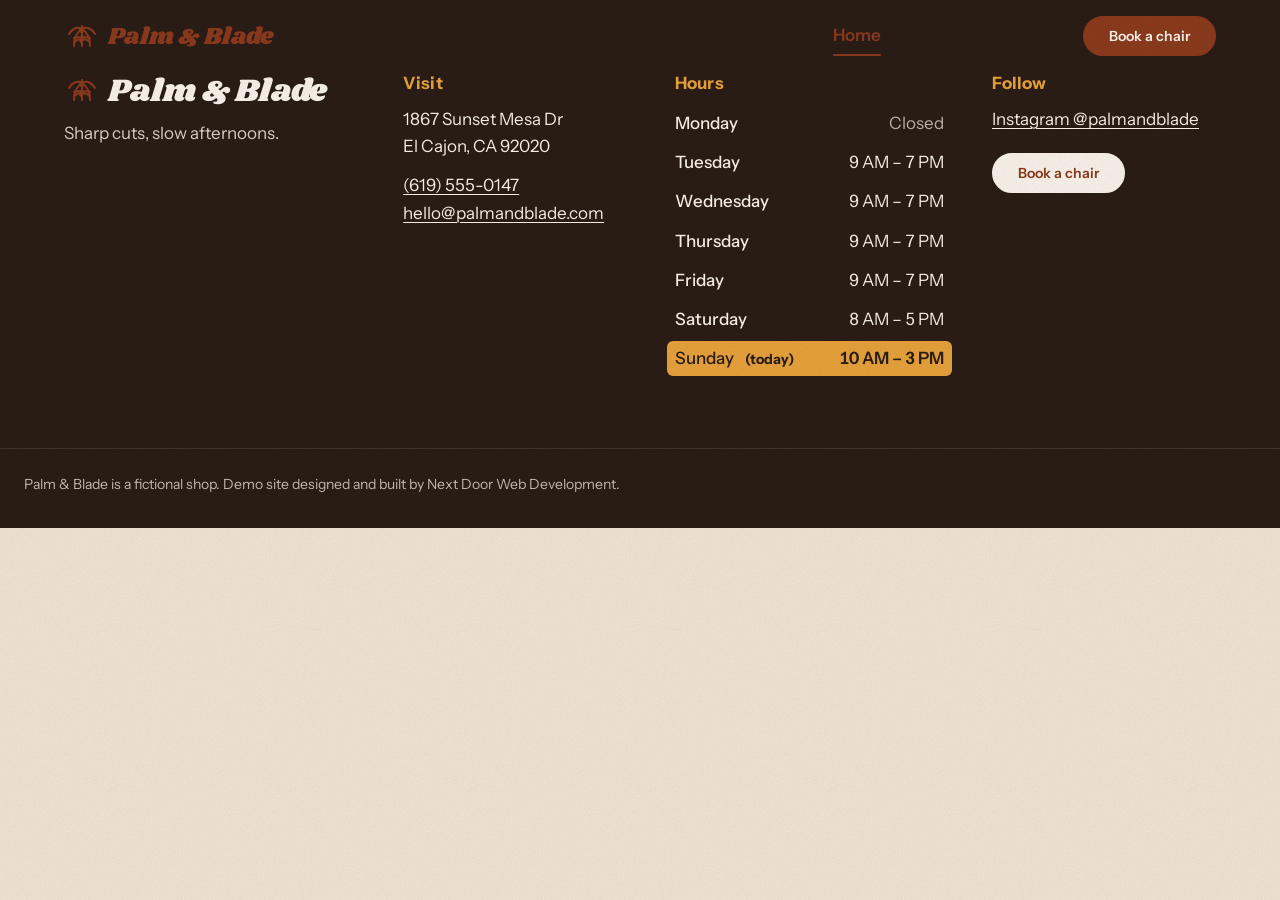
==== index.html @ 429bca78 "[claude] scaffold: phase 0 Co-Authored-By: Claude Opus 5.5 <noreply@anthropic.com> Claude-Session: h" ====
<!DOCTYPE html>
<html lang="en">
<head>
  <meta charset="UTF-8">
  <meta name="viewport" content="width=device-width, initial-scale=1">
  <meta name="robots" content="noindex, nofollow">
  <title>Home | Palm &amp; Blade Barbershop, El Cajon</title>
  <meta name="description" content="Palm &amp; Blade is a neighborhood barbershop in El Cajon since 2014. Classic cuts, skin fades, beard work, and hot towel shaves. Book a chair online.">
  <meta name="theme-color" content="#F3E6D8">
  <link rel="icon" href="assets/favicon.svg" type="image/svg+xml">
  <!-- fonts (Section 4.3) -->
  <link rel="preconnect" href="https://fonts.googleapis.com">
  <link rel="preconnect" href="https://fonts.gstatic.com" crossorigin>
  <link href="https://fonts.googleapis.com/css2?family=Instrument+Sans:wght@400;500;600;700&family=Shrikhand&display=swap" rel="stylesheet">
  <link rel="stylesheet" href="css/tokens.css">
  <link rel="stylesheet" href="css/base.css">
  <link rel="stylesheet" href="css/components.css">
  <link rel="stylesheet" href="css/pages/home.css">
</head>
<body data-page="home">
  <a class="skip-link" href="#main">Skip to content</a>
  <header class="site-header" data-header>
    <div class="container site-header__inner">
      <a class="logo" href="index.html" aria-label="Palm & Blade home">
        <img class="logo__mark" src="assets/logo.svg" alt="" width="36" height="36">
        <span class="logo__text">Palm &amp; Blade</span>
      </a>
      <button class="nav-toggle" type="button" aria-expanded="false" aria-controls="site-nav" data-nav-toggle>
        <span class="sr-only">Open menu</span>
        <span class="nav-toggle__bar"></span>
        <span class="nav-toggle__bar"></span>
      </button>
      <nav id="site-nav" class="site-nav" data-nav aria-label="Main">
        <ul class="site-nav__list">
          <li><a class="site-nav__link" href="index.html" data-nav-link="home">Home</a></li>
          <li><a class="site-nav__link" href="services.html" data-nav-link="services">Services</a></li>
          <li><a class="site-nav__link" href="barbers.html" data-nav-link="barbers">Barbers</a></li>
          <li><a class="btn btn--primary btn--sm" href="book.html" data-nav-link="book">Book a chair</a></li>
        </ul>
      </nav>
    </div>
  </header>

  <main id="main">
    <!-- PAGE-SPECIFIC content -->
  </main>

  <footer class="site-footer">
    <div class="container site-footer__grid">
      <div class="site-footer__brand">
        <a class="logo logo--light" href="index.html">
          <img class="logo__mark" src="assets/logo.svg" alt="" width="36" height="36">
          <span class="logo__text">Palm &amp; Blade</span>
        </a>
        <p>Sharp cuts, slow afternoons.</p>
      </div>
      <div>
        <h2 class="site-footer__heading">Visit</h2>
        <address>1867 Sunset Mesa Dr<br>El Cajon, CA 92020</address>
        <p><a href="tel:+16195550147">(619) 555-0147</a><br>
           <a href="mailto:hello@palmandblade.com">hello@palmandblade.com</a></p>
      </div>
      <div>
        <h2 class="site-footer__heading">Hours</h2>
        <ul class="hours-list" data-hours-list></ul>
      </div>
      <div>
        <h2 class="site-footer__heading">Follow</h2>
        <p><a href="#">Instagram @palmandblade</a></p>
        <a class="btn btn--light btn--sm" href="book.html">Book a chair</a>
      </div>
    </div>
    <p class="site-footer__demo container">Palm &amp; Blade is a fictional shop. Demo site designed and built by Next Door Web Development.</p>
  </footer>

  <script type="module" src="js/main.js"></script>
  <script type="module" src="js/pages/home.js"></script>
</body>
</html>
---- css/tokens.css ----
/* Palm & Blade design tokens (PRD Section 4). Tokens only, no selectors besides :root. */
:root {
  /* Color (4.2) */
  --color-stucco: #F3E6D8;
  --color-stucco-light: #FAF4EC;
  --color-adobe: #B5532C;
  --color-rust: #8C3B1E;
  --color-agave: #6F8466;
  --color-sky: #9DB8C4;
  --color-marigold: #E8A33D;
  --color-mesquite: #2B1D16;
  --color-mesquite-soft: #5E4A3D;

  /* Tints (derived from the palette above; use instead of raw rgba in page CSS) */
  --color-mesquite-a10: rgba(43, 29, 22, 0.10);
  --color-mesquite-a15: rgba(43, 29, 22, 0.15);
  --color-mesquite-a40: rgba(43, 29, 22, 0.40);
  --color-mesquite-a70: rgba(43, 29, 22, 0.70);
  --color-stucco-a85: rgba(243, 230, 216, 0.85);
  --color-stucco-light-a15: rgba(250, 244, 236, 0.15);
  --color-rust-a10: rgba(140, 59, 30, 0.10);
  --color-rust-a25: rgba(140, 59, 30, 0.25);
  --color-adobe-a50: rgba(181, 83, 44, 0.50);
  --color-marigold-a35: rgba(232, 163, 61, 0.35);
  --color-marigold-a60: rgba(232, 163, 61, 0.60);
  --color-agave-a15: rgba(111, 132, 102, 0.15);

  /* Golden-hour gradient (Section 7.1) */
  --gradient-golden: linear-gradient(160deg, var(--color-marigold-a35) 0%, var(--color-adobe-a50) 100%);

  /* Palm frond silhouette, used as a CSS mask (fill comes from background-color) */
  --palm-frond: url("data:image/svg+xml,%3Csvg xmlns='http://www.w3.org/2000/svg' viewBox='0 0 200 200'%3E%3Cpath d='M14.3 193.1L20.2 181.2L26.3 169.7L32.9 158.7L39.7 148.1L46.9 138L54.4 128.3L62.3 119.1L70.5 110.3L79.1 102L88 94.2L97.2 86.7L106.8 79.8L116.7 73.3L127 67.2L137.7 61.6L148.7 56.5L160 51.8L171.7 47.5L183.7 43.7L196.1 40.4L195.9 39.6L183.4 42.7L171.3 46.3L159.5 50.4L148 54.9L136.8 59.9L126 65.3L115.5 71.3L105.4 77.7L95.5 84.5L86 91.8L76.9 99.6L68.1 107.9L59.6 116.6L51.4 125.8L43.6 135.5L36.1 145.7L29 156.3L22.2 167.3L15.8 178.9L9.7 190.9ZM24.3 168.5Q40.4 178.3 61.7 173.8Q41.9 167.6 24.3 168.5ZM24.3 168.5Q21 153 6.4 135.2Q11.5 158.1 24.3 168.5ZM29.8 159.2Q49 169.7 74.3 166.5Q50.7 159.2 29.8 159.2ZM29.8 159.2Q26 140.6 10.6 118.5Q16.4 145.2 29.8 159.2ZM35.6 150.3Q57.4 161.6 86.2 159.6Q59.3 151.3 35.6 150.3ZM35.6 150.3Q31.7 128.9 16 102.7Q22 132.8 35.6 150.3ZM41.6 141.6Q65.7 153.9 97.4 153.2Q67.8 143.8 41.6 141.6ZM41.6 141.6Q38 117.8 22.8 87.9Q28.3 121.2 41.6 141.6ZM47.9 133.3Q73.6 146.4 107.6 147.1Q75.9 136.6 47.9 133.3ZM47.9 133.3Q45.1 107.4 30.8 74.5Q35.3 110.2 47.9 133.3ZM54.4 125.3Q81.3 139.3 116.9 141.3Q83.8 129.7 54.4 125.3ZM54.4 125.3Q52.7 97.9 39.8 62.5Q43 100.2 54.4 125.3ZM61.2 117.6Q88.7 132.5 125.2 135.7Q91.3 123 61.2 117.6ZM61.2 117.6Q60.8 89.3 49.6 52Q51.2 91 61.2 117.6ZM68.1 110.3Q95.7 125.8 132.6 130.1Q98.6 116.6 68.1 110.3ZM68.1 110.3Q69.4 81.5 60.2 43.3Q59.8 82.7 68.1 110.3ZM75.4 103.2Q102.5 119.3 139 124.6Q105.5 110.4 75.4 103.2ZM75.4 103.2Q78.2 74.8 71.3 36.2Q68.8 75.4 75.4 103.2ZM82.8 96.5Q109 113 144.6 119Q112.2 104.3 82.8 96.5ZM82.8 96.5Q87.4 68.9 82.6 30.8Q78.1 69 82.8 96.5ZM90.5 90.1Q115.4 106.8 149.4 113.2Q118.7 98.3 90.5 90.1ZM90.5 90.1Q96.6 63.9 93.9 26.9Q87.5 63.5 90.5 90.1ZM98.5 84.1Q121.5 100.7 153.6 107.3Q125 92.4 98.5 84.1ZM98.5 84.1Q105.9 59.8 105.1 24.6Q97 58.8 98.5 84.1ZM106.6 78.3Q127.6 94.6 157.3 101.2Q131.3 86.6 106.6 78.3ZM106.6 78.3Q115.2 56.4 115.9 23.5Q106.5 54.9 106.6 78.3ZM115.1 72.9Q133.7 88.7 160.7 94.9Q137.4 80.9 115.1 72.9ZM115.1 72.9Q124.3 53.7 126.3 23.6Q115.9 51.8 115.1 72.9ZM123.7 67.8Q139.8 82.8 163.8 88.3Q143.7 75.3 123.7 67.8ZM123.7 67.8Q133.4 51.5 136.2 24.6Q125.3 49.2 123.7 67.8ZM132.6 63.1Q146.1 77.1 167 81.7Q150 69.8 132.6 63.1ZM132.6 63.1Q142.3 49.9 145.6 26.2Q134.5 47.1 132.6 63.1ZM141.7 58.6Q152.6 71.5 170.2 74.9Q156.6 64.4 141.7 58.6ZM141.7 58.6Q151.2 48.5 154.3 28.3Q143.7 45.4 141.7 58.6ZM151.1 54.5Q159.3 66.1 173.8 68.2Q163.4 59.3 151.1 54.5ZM151.1 54.5Q159.9 47.5 162.6 30.6Q152.7 44 151.1 54.5ZM160.7 50.7Q166.3 60.9 177.8 61.5Q170.5 54.3 160.7 50.7ZM160.7 50.7Q168.5 46.6 170.5 33Q161.7 42.8 160.7 50.7ZM170.6 47.2Q175.2 56.9 185.6 57.2Q179.4 50.5 170.6 47.2ZM170.6 47.2Q178.1 44.3 180.1 31.9Q171.6 40.3 170.6 47.2ZM180.7 44.1Q185.2 53.7 195.5 54.3Q189.4 47.6 180.7 44.1ZM180.7 44.1Q188.3 41.5 190.9 29.3Q182.2 37.3 180.7 44.1ZM191 41.2Q195.4 50.9 205.6 51.8Q199.7 45 191 41.2ZM191 41.2Q198.8 39.1 202 27Q193.1 34.6 191 41.2Z'/%3E%3C/svg%3E");

  /* Fonts (4.3) */
  --font-display: 'Shrikhand', 'Georgia', serif;
  --font-body: 'Instrument Sans', system-ui, -apple-system, 'Segoe UI', Roboto, sans-serif;

  /* Type scale (4.3) */
  --text-sm: 0.875rem;
  --text-base: 1.0625rem;
  --text-lg: 1.25rem;
  --text-xl: clamp(1.5rem, 1.2rem + 1.2vw, 2rem);
  --text-2xl: clamp(2rem, 1.5rem + 2.5vw, 3.25rem);
  --text-3xl: clamp(2.75rem, 1.8rem + 4.5vw, 5.5rem);

  --leading-body: 1.6;
  --leading-tight: 1.05;
  --leading-heading: 1.15;
  --measure: 65ch;

  /* Spacing (4.4) */
  --space-1: 0.25rem;
  --space-2: 0.5rem;
  --space-3: 0.75rem;
  --space-4: 1rem;
  --space-5: 1.5rem;
  --space-6: 2rem;
  --space-7: 3rem;
  --space-8: 4.5rem;
  --space-9: 7rem;

  /* Radius */
  --radius-sm: 6px;
  --radius-md: 14px;
  --radius-pill: 999px;

  /* Shadow */
  --shadow-warm: 0 12px 32px -8px rgba(140, 59, 30, 0.22);
  --shadow-lift: 0 20px 44px -12px rgba(43, 29, 22, 0.30);

  /* Motion */
  --ease-out: cubic-bezier(0.22, 1, 0.36, 1);
  --ease-spring: cubic-bezier(0.34, 1.56, 0.64, 1);
  --dur-fast: 180ms;
  --dur-med: 450ms;
  --dur-slow: 900ms;

  /* Layout */
  --container: 1200px;
  --header-h: 72px;
}
---- css/base.css ----
/* Palm & Blade base: reset, typography, global elements, grain, reveals, view transitions.
   Owner: Claude Code. Values come from tokens.css only. */

/* ---------- Page transitions (4.5) ---------- */
@view-transition {
  navigation: auto;
}

@media (prefers-reduced-motion: reduce) {
  @view-transition {
    navigation: none;
  }
}

::view-transition-old(root),
::view-transition-new(root) {
  animation-duration: var(--dur-med);
  animation-timing-function: var(--ease-out);
}

/* The header stays put while the page underneath crossfades */
.site-header {
  view-transition-name: site-header;
}

/* ---------- Reset ---------- */
*,
*::before,
*::after {
  box-sizing: border-box;
}

* {
  margin: 0;
}

html {
  -webkit-text-size-adjust: 100%;
  text-size-adjust: 100%;
  scroll-padding-top: calc(var(--header-h) + var(--space-4));
  /* Lets <details> animate to auto height in supporting browsers */
  interpolate-size: allow-keywords;
}

@media (prefers-reduced-motion: no-preference) {
  html {
    scroll-behavior: smooth;
  }
}

body {
  min-height: 100vh;
  min-height: 100dvh;
  background-color: var(--color-stucco);
  color: var(--color-mesquite);
  font-family: var(--font-body);
  font-size: var(--text-base);
  font-weight: 400;
  line-height: var(--leading-body);
  -webkit-font-smoothing: antialiased;
  -moz-osx-font-smoothing: grayscale;
  text-rendering: optimizeLegibility;
  overflow-x: clip;
}

img,
picture,
svg,
video,
canvas {
  display: block;
  max-width: 100%;
}

img {
  height: auto;
  /* Placeholder colour while photos are missing or loading (Section 8) */
  background-color: var(--color-stucco-light);
  font-size: var(--text-sm);
  color: var(--color-mesquite-soft);
}

input,
button,
textarea,
select {
  font: inherit;
  color: inherit;
}

button {
  cursor: pointer;
}

p,
h1,
h2,
h3,
h4,
h5,
h6 {
  overflow-wrap: break-word;
}

ul[role="list"],
ol[role="list"] {
  list-style: none;
  padding: 0;
}

/* ---------- Typography ---------- */
h1,
h2 {
  font-family: var(--font-display);
  font-weight: 400;
  line-height: var(--leading-tight);
  color: var(--color-adobe);
  letter-spacing: 0.005em;
  text-wrap: balance;
}

h1 {
  font-size: var(--text-3xl);
}

h2 {
  font-size: var(--text-2xl);
  line-height: var(--leading-heading);
}

h3,
h4 {
  font-family: var(--font-body);
  font-weight: 600;
  line-height: var(--leading-heading);
  color: var(--color-mesquite);
  text-wrap: balance;
}

h3 {
  font-size: var(--text-lg);
}

h4 {
  font-size: var(--text-base);
}

p {
  max-width: var(--measure);
  text-wrap: pretty;
}

a {
  color: var(--color-rust);
  text-decoration-thickness: 1px;
  text-underline-offset: 0.18em;
  transition: color var(--dur-fast) var(--ease-out), text-decoration-color var(--dur-fast) var(--ease-out);
}

a:hover {
  text-decoration-thickness: 2px;
}

strong,
b {
  font-weight: 600;
}

address {
  font-style: normal;
}

::selection {
  background-color: var(--color-marigold);
  color: var(--color-mesquite);
}

/* ---------- Focus ---------- */
:focus {
  outline: none;
}

:focus-visible {
  outline: 3px solid var(--color-rust);
  outline-offset: 3px;
  border-radius: var(--radius-sm);
}

/* ---------- Film grain (4.5) ---------- */
body::after {
  content: "";
  position: fixed;
  inset: 0;
  z-index: 1000;
  pointer-events: none;
  opacity: 0.05;
  background-image: url("data:image/svg+xml,%3Csvg xmlns='http://www.w3.org/2000/svg' width='180' height='180'%3E%3Cfilter id='n'%3E%3CfeTurbulence type='fractalNoise' baseFrequency='0.85' numOctaves='3' stitchTiles='stitch'/%3E%3CfeColorMatrix values='0 0 0 0 0 0 0 0 0 0 0 0 0 0 0 0 0 0 1.4 0'/%3E%3C/filter%3E%3Crect width='100%25' height='100%25' filter='url(%23n)'/%3E%3C/svg%3E");
  background-size: 180px 180px;
}

/* ---------- Scroll reveals (5.3 shared behaviors) ----------
   Hidden states are scoped under .js and no-preference motion, so content is
   always visible without JS or with reduced motion. */
@media (prefers-reduced-motion: no-preference) {
  .js [data-reveal],
  .js [data-reveal-stagger] > * {
    opacity: 0;
    transform: translate3d(0, 28px, 0);
    transition:
      opacity var(--dur-slow) var(--ease-out),
      transform var(--dur-slow) var(--ease-out),
      clip-path var(--dur-slow) var(--ease-out);
    transition-delay: var(--reveal-delay, 0ms);
  }

  .js [data-reveal="left"] {
    transform: translate3d(-40px, 0, 0);
  }

  .js [data-reveal="right"] {
    transform: translate3d(40px, 0, 0);
  }

  .js [data-reveal="scale"] {
    transform: scale(0.92);
  }

  .js [data-reveal="arch"] {
    opacity: 1;
    transform: none;
    clip-path: inset(100% 0 0 0);
    transition-duration: 1200ms;
  }

  .js [data-reveal].is-revealed,
  .js [data-reveal-stagger].is-revealed > * {
    opacity: 1;
    transform: none;
  }

  .js [data-reveal="arch"].is-revealed {
    clip-path: inset(0 0 0 0);
  }
}

/* While the mobile menu is open */
.nav-open {
  overflow: hidden;
}
---- css/components.css ----
/* Palm & Blade shared components (PRD Section 5.3).
   Owner: Claude Code. Page CSS may add page-scoped modifiers but must not redefine these. */

/* ==========================================================================
   Layout
   ========================================================================== */
.container {
  width: 100%;
  max-width: var(--container);
  margin-inline: auto;
  padding-inline: var(--space-5);
}

.section {
  position: relative;
  padding-block: var(--space-8);
}

@media (min-width: 1100px) {
  .section {
    padding-block: var(--space-9);
  }
}

.section--stucco {
  background-color: var(--color-stucco);
  color: var(--color-mesquite);
}

.section--light {
  background-color: var(--color-stucco-light);
  color: var(--color-mesquite);
}

.section--dark {
  background-color: var(--color-mesquite);
  color: var(--color-stucco-light);
}

.section--adobe {
  background-color: var(--color-rust);
  color: var(--color-stucco-light);
}

.section--dark :is(h1, h2),
.section--adobe :is(h1, h2) {
  color: var(--color-stucco-light);
}

.section--dark :is(h3, h4),
.section--adobe :is(h3, h4) {
  color: var(--color-stucco-light);
}

.section--dark a:not(.btn),
.section--adobe a:not(.btn) {
  color: var(--color-stucco-light);
}

.section--dark :focus-visible,
.section--adobe :focus-visible {
  outline-color: var(--color-marigold);
}

.lead {
  font-size: var(--text-lg);
  line-height: 1.5;
  color: var(--color-mesquite-soft);
  max-width: 52ch;
}

.section--dark .lead,
.section--adobe .lead {
  color: var(--color-stucco-light);
}

/* ==========================================================================
   Accessibility helpers
   ========================================================================== */
.sr-only {
  position: absolute !important;
  width: 1px;
  height: 1px;
  padding: 0;
  margin: -1px;
  overflow: hidden;
  clip: rect(0, 0, 0, 0);
  white-space: nowrap;
  border: 0;
}

.skip-link {
  position: absolute;
  top: var(--space-3);
  left: var(--space-3);
  z-index: 1100;
  padding: var(--space-3) var(--space-5);
  border-radius: var(--radius-pill);
  background-color: var(--color-mesquite);
  color: var(--color-stucco-light);
  font-weight: 600;
  text-decoration: none;
  transform: translateY(-200%);
  transition: transform var(--dur-fast) var(--ease-out);
}

.skip-link:focus,
.skip-link:focus-visible {
  transform: translateY(0);
  outline-color: var(--color-marigold);
}

/* ==========================================================================
   Buttons
   ========================================================================== */
.btn {
  --btn-bg: var(--color-rust);
  --btn-fg: var(--color-stucco-light);
  --btn-border: var(--color-rust);
  display: inline-flex;
  align-items: center;
  justify-content: center;
  gap: var(--space-2);
  min-height: 48px;
  padding: var(--space-3) var(--space-6);
  border: 2px solid var(--btn-border);
  border-radius: var(--radius-pill);
  background-color: var(--btn-bg);
  color: var(--btn-fg);
  font-family: var(--font-body);
  font-size: var(--text-base);
  font-weight: 600;
  line-height: 1.2;
  text-align: center;
  text-decoration: none;
  white-space: nowrap;
  cursor: pointer;
  -webkit-tap-highlight-color: transparent;
  transition:
    transform var(--dur-fast) var(--ease-out),
    box-shadow var(--dur-fast) var(--ease-out),
    background-color var(--dur-fast) var(--ease-out),
    color var(--dur-fast) var(--ease-out),
    border-color var(--dur-fast) var(--ease-out);
}

.btn:hover {
  text-decoration: none;
  transform: translateY(-2px);
  box-shadow: var(--shadow-warm);
}

.btn:active {
  transform: translateY(0);
  box-shadow: none;
}

.btn:focus-visible {
  border-radius: var(--radius-pill);
}

.btn--primary {
  --btn-bg: var(--color-rust);
  --btn-fg: var(--color-stucco-light);
  --btn-border: var(--color-rust);
}

.btn--primary:hover {
  --btn-bg: var(--color-mesquite);
  --btn-border: var(--color-mesquite);
}

.btn--ghost {
  --btn-bg: transparent;
  --btn-fg: var(--color-rust);
  --btn-border: currentColor;
}

.btn--ghost:hover {
  --btn-bg: var(--color-rust);
  --btn-fg: var(--color-stucco-light);
  --btn-border: var(--color-rust);
}

.section--dark .btn--ghost,
.section--adobe .btn--ghost {
  --btn-fg: var(--color-stucco-light);
}

.section--dark .btn--ghost:hover,
.section--adobe .btn--ghost:hover {
  --btn-bg: var(--color-stucco-light);
  --btn-fg: var(--color-mesquite);
  --btn-border: var(--color-stucco-light);
}

.btn--light {
  --btn-bg: var(--color-stucco-light);
  --btn-fg: var(--color-rust);
  --btn-border: var(--color-stucco-light);
}

.btn--light:hover {
  --btn-bg: var(--color-marigold);
  --btn-fg: var(--color-mesquite);
  --btn-border: var(--color-marigold);
  box-shadow: var(--shadow-lift);
}

.btn--sm {
  min-height: 40px;
  padding: var(--space-2) var(--space-5);
  font-size: var(--text-sm);
}

.btn--lg {
  min-height: 56px;
  padding: var(--space-4) var(--space-7);
  font-size: var(--text-lg);
}

.btn:disabled,
.btn[aria-disabled="true"] {
  opacity: 0.45;
  cursor: not-allowed;
  transform: none;
  box-shadow: none;
}

/* ==========================================================================
   Card, chip, stars
   ========================================================================== */
.card {
  background-color: var(--color-stucco-light);
  color: var(--color-mesquite);
  border-radius: var(--radius-md);
  box-shadow: var(--shadow-warm);
}

.chip {
  display: inline-flex;
  align-items: center;
  gap: var(--space-1);
  padding: var(--space-1) var(--space-3);
  border: 1px solid var(--color-agave);
  border-radius: var(--radius-pill);
  background-color: var(--color-agave-a15);
  color: var(--color-mesquite);
  font-size: var(--text-sm);
  font-weight: 500;
  line-height: 1.4;
  text-decoration: none;
  white-space: nowrap;
}

a.chip,
button.chip {
  cursor: pointer;
  transition: background-color var(--dur-fast) var(--ease-out), color var(--dur-fast) var(--ease-out), border-color var(--dur-fast) var(--ease-out);
}

a.chip:hover,
button.chip:hover {
  background-color: var(--color-agave);
  color: var(--color-stucco-light);
}

button.chip {
  border-width: 1px;
}

.chip[aria-pressed="true"],
.chip[aria-current="true"],
.chip.is-active {
  background-color: var(--color-mesquite);
  border-color: var(--color-mesquite);
  color: var(--color-stucco-light);
}

.section--dark .chip {
  color: var(--color-stucco-light);
  background-color: var(--color-stucco-light-a15);
}

/* Usage: <span class="stars" role="img" aria-label="5 out of 5 stars"></span> */
.stars {
  display: inline-flex;
  gap: 0.1em;
  color: var(--color-marigold);
  font-size: var(--text-lg);
  line-height: 1;
  letter-spacing: 0.08em;
}

.stars::before {
  content: "\2605\2605\2605\2605\2605";
}

/* If markup already contains star glyphs or SVGs, don't double up */
.stars:not(:empty)::before {
  content: none;
}

.stars > svg {
  width: 1em;
  height: 1em;
  fill: currentColor;
}

/* ==========================================================================
   Arch frame
   Usage: <div class="arch"><img src="..." alt="..." width="900" height="1200"></div>
   Set --arch-ratio on the wrapper to change the shape (default 4 / 5).
   ========================================================================== */
.arch {
  position: relative;
  overflow: hidden;
  aspect-ratio: var(--arch-ratio, 4 / 5);
  /* Huge top radii collapse to a perfect semicircle; bottom corners stay soft */
  border-radius: 999px 999px var(--radius-md) var(--radius-md);
  background-color: var(--color-stucco-light);
  isolation: isolate;
}

.arch > img,
.arch > picture,
.arch > picture > img {
  width: 100%;
  height: 100%;
  object-fit: cover;
}

/* Thin inset line, like plaster trim around a mission window */
.arch::after {
  content: "";
  position: absolute;
  inset: var(--space-2);
  border: 1px solid var(--color-stucco-light);
  border-radius: inherit;
  opacity: 0.55;
  pointer-events: none;
}

/* ==========================================================================
   Wave divider
   Place between two sections that change background colour. The wave is
   filled with the colour of the section BELOW; the divider background is the
   section ABOVE. Pick the colours with the modifiers.

   <div class="divider-wave divider-wave--to-dark" aria-hidden="true">
     <svg viewBox="0 0 1440 80" preserveAspectRatio="none" focusable="false">
       <path d="M0 48 C 240 8 480 8 720 40 S 1200 80 1440 32 V 80 H 0 Z"/>
     </svg>
   </div>

   Background (above):  --from-stucco (default) / --from-light / --from-dark / --from-adobe
   Fill (below):        --to-stucco / --to-light (default) / --to-dark / --to-adobe
   .divider-wave--flip  flips vertically (wave hangs down from the section above).
   ========================================================================== */
.divider-wave {
  --wave-from: var(--color-stucco);
  --wave-to: var(--color-stucco-light);
  display: block;
  position: relative;
  z-index: 1;
  height: clamp(36px, 6vw, 80px);
  margin-block: -1px;
  background-color: var(--wave-from);
  color: var(--wave-to);
  line-height: 0;
  pointer-events: none;
}

.divider-wave > svg {
  width: 100%;
  height: 100%;
  fill: currentColor;
}

.divider-wave--flip > svg {
  transform: scaleY(-1);
}

.divider-wave--from-stucco { --wave-from: var(--color-stucco); }
.divider-wave--from-light  { --wave-from: var(--color-stucco-light); }
.divider-wave--from-dark   { --wave-from: var(--color-mesquite); }
.divider-wave--from-adobe  { --wave-from: var(--color-rust); }
.divider-wave--to-stucco   { --wave-to: var(--color-stucco); }
.divider-wave--to-light    { --wave-to: var(--color-stucco-light); }
.divider-wave--to-dark     { --wave-to: var(--color-mesquite); }
.divider-wave--to-adobe    { --wave-to: var(--color-rust); }

/* ==========================================================================
   Sticker badge
   <div class="sticker"><span class="sticker__text">Walk-ins welcome ✦ El Cajon ✦ Since 2014 ✦</span></div>
   main.js wraps the text around the edge with an SVG textPath and keeps a
   screen-reader copy. Optional: <span class="sticker__center">…</span> (e.g. an icon).
   Set --sticker-size to resize (default 132px).
   ========================================================================== */
.sticker {
  --sticker-size: 132px;
  position: relative;
  display: grid;
  place-items: center;
  width: var(--sticker-size);
  height: var(--sticker-size);
  border-radius: 50%;
  background-color: var(--color-marigold);
  color: var(--color-mesquite);
  box-shadow: var(--shadow-warm);
  text-align: center;
  font-size: var(--text-sm);
  font-weight: 700;
  line-height: 1.2;
  user-select: none;
}

/* Fallback (no JS): plain text inside the circle */
.sticker__text {
  padding: var(--space-4);
}

.sticker__ring {
  position: absolute;
  inset: 0;
  width: 100%;
  height: 100%;
  overflow: visible;
}

.sticker__ring text {
  fill: currentColor;
  font-family: var(--font-body);
  font-size: 11.5px;
  font-weight: 700;
  letter-spacing: 0.06em;
}

.sticker__center {
  position: relative;
  display: grid;
  place-items: center;
  width: 42%;
  height: 42%;
  border-radius: 50%;
  background-color: var(--color-rust);
  color: var(--color-stucco-light);
}

.sticker__center svg {
  width: 60%;
  height: 60%;
}

.sticker.is-enhanced {
  border: 2px dashed var(--color-rust-a25);
}

@media (prefers-reduced-motion: no-preference) {
  .sticker.is-enhanced .sticker__ring {
    animation: sticker-spin 22s linear infinite;
  }
}

@keyframes sticker-spin {
  to {
    transform: rotate(360deg);
  }
}

/* ==========================================================================
   Page hero (Services, Barbers, Book, 404)
   ========================================================================== */
.page-hero {
  position: relative;
  overflow: hidden;
  padding-block: var(--space-8) var(--space-7);
  background:
    radial-gradient(120% 90% at 100% 0%, var(--color-marigold-a60) 0%, transparent 55%),
    linear-gradient(180deg, var(--color-stucco-light) 0%, var(--color-stucco) 100%);
  isolation: isolate;
}

@media (min-width: 1100px) {
  .page-hero {
    padding-block: var(--space-9) var(--space-8);
  }
}

/* Palm shadow, falling across the top-right corner */
.page-hero::before,
.page-hero::after {
  content: "";
  position: absolute;
  z-index: -1;
  pointer-events: none;
  background-color: var(--color-mesquite);
  -webkit-mask: var(--palm-frond) center / contain no-repeat;
  mask: var(--palm-frond) center / contain no-repeat;
  opacity: 0.13;
  filter: blur(5px);
  transform-origin: 90% 10%;
}

.page-hero::before {
  top: -18%;
  right: -10%;
  width: min(70vw, 520px);
  aspect-ratio: 1;
  transform: rotate(-150deg);
}

.page-hero::after {
  top: -30%;
  right: 12%;
  width: min(45vw, 340px);
  aspect-ratio: 1;
  opacity: 0.09;
  transform: rotate(-115deg) scaleX(-1);
}

@media (prefers-reduced-motion: no-preference) {
  .page-hero::before {
    animation: page-hero-sway-a 11s ease-in-out infinite alternate;
  }

  .page-hero::after {
    animation: page-hero-sway-b 13s ease-in-out infinite alternate;
  }
}

@keyframes page-hero-sway-a {
  from { transform: rotate(-153deg); }
  to   { transform: rotate(-145deg); }
}

@keyframes page-hero-sway-b {
  from { transform: rotate(-112deg) scaleX(-1); }
  to   { transform: rotate(-120deg) scaleX(-1); }
}

.page-hero h1 {
  max-width: 16ch;
}

.page-hero__lead {
  margin-top: var(--space-4);
  font-size: var(--text-lg);
  line-height: 1.5;
  color: var(--color-mesquite-soft);
  max-width: 48ch;
}

/* ==========================================================================
   CTA band
   ========================================================================== */
.cta-band {
  position: relative;
  overflow: hidden;
  padding-block: var(--space-8);
  background-color: var(--color-rust);
  color: var(--color-stucco-light);
  text-align: center;
  isolation: isolate;
}

@media (min-width: 1100px) {
  .cta-band {
    padding-block: var(--space-9);
  }
}

/* Low sun glow behind the heading */
.cta-band::before {
  content: "";
  position: absolute;
  z-index: -1;
  left: 50%;
  bottom: -60%;
  width: min(120vw, 900px);
  aspect-ratio: 1;
  border-radius: 50%;
  background: radial-gradient(closest-side, var(--color-marigold-a35), transparent);
  transform: translateX(-50%);
  pointer-events: none;
}

.cta-band .container {
  display: grid;
  justify-items: center;
  gap: var(--space-6);
}

.cta-band h2 {
  color: var(--color-stucco-light);
  font-size: var(--text-3xl);
  max-width: 14ch;
}

.cta-band :focus-visible {
  outline-color: var(--color-marigold);
}

/* ==========================================================================
   Accordion
   Either <details class="accordion"> or a wrapper .accordion around several
   <details>. Optional inner classes: .accordion__summary / .accordion__content.
   ========================================================================== */
.accordion:is(details),
.accordion > details {
  border-bottom: 1px solid var(--color-mesquite-a15);
}

.accordion:is(details):first-of-type,
.accordion > details:first-of-type {
  border-top: 1px solid var(--color-mesquite-a15);
}

.accordion summary {
  position: relative;
  display: flex;
  align-items: center;
  justify-content: space-between;
  gap: var(--space-4);
  padding: var(--space-5) var(--space-1);
  font-size: var(--text-lg);
  font-weight: 600;
  line-height: 1.3;
  list-style: none;
  cursor: pointer;
  border-radius: var(--radius-sm);
  transition: color var(--dur-fast) var(--ease-out);
}

.accordion summary::-webkit-details-marker {
  display: none;
}

.accordion summary:hover {
  color: var(--color-rust);
}

/* Plus that turns into a minus */
.accordion summary::after {
  content: "";
  flex: none;
  width: 28px;
  height: 28px;
  border-radius: 50%;
  background:
    linear-gradient(currentColor, currentColor) center / 12px 2px no-repeat,
    linear-gradient(currentColor, currentColor) center / 2px 12px no-repeat,
    var(--color-rust-a10);
  color: var(--color-rust);
  transition: transform var(--dur-med) var(--ease-spring), background-size var(--dur-med) var(--ease-out);
}

.accordion details[open] > summary::after,
details.accordion[open] > summary::after {
  transform: rotate(180deg);
  background-size: 12px 2px, 2px 0, auto;
}

.accordion summary + *,
.accordion__content {
  padding: 0 var(--space-1) var(--space-5);
  color: var(--color-mesquite-soft);
}

/* Height animation where supported (::details-content + interpolate-size) */
@media (prefers-reduced-motion: no-preference) {
  .accordion details::details-content,
  details.accordion::details-content {
    block-size: 0;
    overflow: clip;
    transition:
      block-size var(--dur-med) var(--ease-out),
      content-visibility var(--dur-med) allow-discrete;
  }

  .accordion details[open]::details-content,
  details.accordion[open]::details-content {
    block-size: auto;
  }

  /* Content fade/slide works everywhere */
  .accordion details[open] > summary + *,
  details.accordion[open] > summary + * {
    animation: accordion-in var(--dur-med) var(--ease-out);
  }
}

@keyframes accordion-in {
  from {
    opacity: 0;
    transform: translateY(-6px);
  }
}

/* ==========================================================================
   Logo
   ========================================================================== */
.logo {
  display: inline-flex;
  align-items: center;
  gap: var(--space-2);
  color: var(--color-rust);
  text-decoration: none;
  border-radius: var(--radius-sm);
}

.logo:hover {
  text-decoration: none;
}

.logo__mark {
  flex: none;
  width: 36px;
  height: 36px;
  background-color: transparent;
}

.logo__text {
  font-family: var(--font-display);
  font-size: 1.5rem;
  line-height: 1;
  white-space: nowrap;
  transform: translateY(0.06em);
}

.logo--light {
  color: var(--color-stucco-light);
}

/* ==========================================================================
   Site header + navigation (5.2.1)
   Default: sticky solid stucco. On Home it floats transparently over the
   hero until .is-scrolled is set by main.js.
   ========================================================================== */
.site-header {
  position: sticky;
  top: 0;
  z-index: 900;
  height: var(--header-h);
  isolation: isolate;
}

/* Background lives on a pseudo-element so backdrop-filter doesn't become the
   containing block for the fixed mobile menu inside the header */
.site-header::before {
  content: "";
  position: absolute;
  inset: 0;
  z-index: -1;
  background-color: var(--color-stucco-a85);
  -webkit-backdrop-filter: blur(10px);
  backdrop-filter: blur(10px);
  transition:
    opacity var(--dur-med) var(--ease-out),
    box-shadow var(--dur-med) var(--ease-out);
}

[data-page="home"] .site-header {
  position: fixed;
  inset: 0 0 auto 0;
}

[data-page="home"] .site-header::before {
  opacity: 0;
}

.site-header.is-scrolled::before,
[data-page="home"] .site-header.is-scrolled::before {
  opacity: 1;
  background-color: var(--color-stucco);
  box-shadow: var(--shadow-warm);
}

.site-header__inner {
  display: flex;
  align-items: center;
  justify-content: space-between;
  gap: var(--space-4);
  height: 100%;
}

.site-header .logo {
  position: relative;
  z-index: 2;
}

/* --- Toggle (mobile) --- */
.nav-toggle {
  position: relative;
  z-index: 2;
  display: none;
  flex-direction: column;
  justify-content: center;
  align-items: center;
  gap: 7px;
  width: 48px;
  height: 48px;
  margin-right: calc(var(--space-2) * -1);
  padding: 0;
  border: 0;
  border-radius: 50%;
  background: transparent;
  color: var(--color-mesquite);
}

.nav-toggle__bar {
  display: block;
  width: 26px;
  height: 2px;
  border-radius: 2px;
  background-color: currentColor;
  transition: transform var(--dur-med) var(--ease-spring);
}

.nav-toggle[aria-expanded="true"] .nav-toggle__bar:first-of-type {
  transform: translateY(4.5px) rotate(45deg);
}

.nav-toggle[aria-expanded="true"] .nav-toggle__bar:last-of-type {
  transform: translateY(-4.5px) rotate(-45deg);
}

/* --- Nav list --- */
.site-nav__list {
  display: flex;
  flex-wrap: wrap;
  align-items: center;
  gap: var(--space-2) var(--space-5);
  padding: 0;
  list-style: none;
}

.site-nav__link {
  position: relative;
  display: inline-block;
  padding-block: var(--space-2);
  color: var(--color-mesquite);
  font-weight: 500;
  text-decoration: none;
}

.site-nav__link::after {
  content: "";
  position: absolute;
  left: 0;
  right: 0;
  bottom: 2px;
  height: 2px;
  border-radius: 2px;
  background-color: var(--color-rust);
  transform: scaleX(0);
  transform-origin: left;
  transition: transform var(--dur-med) var(--ease-out);
}

.site-nav__link:hover {
  color: var(--color-rust);
  text-decoration: none;
}

.site-nav__link:hover::after,
.site-nav__link[aria-current="page"]::after {
  transform: scaleX(1);
}

.site-nav__link[aria-current="page"] {
  color: var(--color-rust);
  font-weight: 600;
}

/* Mobile: full-screen menu (only when JS can open it) */
@media (max-width: 767.98px) {
  .js .nav-toggle {
    display: inline-flex;
  }

  .js .site-nav {
    position: fixed;
    inset: 0;
    z-index: 1;
    display: flex;
    flex-direction: column;
    justify-content: center;
    padding: calc(var(--header-h) + var(--space-6)) var(--space-5) var(--space-7);
    background:
      radial-gradient(90% 60% at 100% 0%, var(--color-marigold-a35), transparent 70%),
      var(--color-stucco);
    visibility: hidden;
    opacity: 0;
    transition:
      opacity var(--dur-med) var(--ease-out),
      visibility 0s linear var(--dur-med);
  }

  .js .site-nav.is-open {
    visibility: visible;
    opacity: 1;
    transition: opacity var(--dur-med) var(--ease-out), visibility 0s;
  }

  .js .site-nav__list {
    flex-direction: column;
    align-items: flex-start;
    gap: var(--space-4);
  }

  .js .site-nav__link {
    font-family: var(--font-display);
    font-size: var(--text-2xl);
    font-weight: 400;
    line-height: 1.1;
    color: var(--color-adobe);
  }

  .js .site-nav__link[aria-current="page"] {
    color: var(--color-rust);
    font-weight: 400;
  }

  .js .site-nav__list .btn {
    margin-top: var(--space-4);
    min-height: 56px;
    padding: var(--space-4) var(--space-7);
    font-size: var(--text-lg);
  }

  .js .site-nav__list > li {
    transition:
      opacity var(--dur-med) var(--ease-out),
      transform var(--dur-med) var(--ease-out);
    transition-delay: calc(var(--i, 0) * 70ms + 80ms);
  }

  .js .site-nav:not(.is-open) .site-nav__list > li {
    opacity: 0;
    transform: translateY(24px);
    transition-delay: 0ms;
  }
}

@media (max-width: 767.98px) and (prefers-reduced-motion: reduce) {
  .js .site-nav__list > li,
  .js .site-nav:not(.is-open) .site-nav__list > li {
    transform: none;
    transition: none;
  }
}

/* No-JS mobile fallback: compact inline nav */
@media (max-width: 767.98px) {
  html:not(.js) .site-header {
    height: auto;
    padding-block: var(--space-3);
  }

  html:not(.js) .site-header__inner {
    flex-wrap: wrap;
  }

  html:not(.js) [data-page="home"] .site-header {
    position: sticky;
  }

  html:not(.js) [data-page="home"] .site-header::before {
    opacity: 1;
  }
}

/* ==========================================================================
   Site footer (5.2.2)
   ========================================================================== */
.site-footer {
  position: relative;
  padding-block: var(--space-8) var(--space-6);
  background-color: var(--color-mesquite);
  color: var(--color-stucco-light);
  font-size: var(--text-base);
}

.site-footer a:not(.btn):not(.logo) {
  color: var(--color-stucco-light);
}

.site-footer a:not(.btn):not(.logo):hover {
  color: var(--color-marigold);
}

.site-footer :focus-visible {
  outline-color: var(--color-marigold);
}

.site-footer__grid {
  display: grid;
  gap: var(--space-7);
}

@media (min-width: 768px) {
  .site-footer__grid {
    grid-template-columns: repeat(2, minmax(0, 1fr));
  }
}

@media (min-width: 1100px) {
  .site-footer__grid {
    grid-template-columns: 1.3fr 1fr 1.2fr 1fr;
  }
}

.site-footer__grid > div {
  display: grid;
  align-content: start;
  gap: var(--space-3);
}

.site-footer__brand p {
  color: var(--color-stucco-light);
  opacity: 0.85;
}

.site-footer__brand .logo__text {
  font-size: var(--text-xl);
}

.site-footer__heading {
  font-family: var(--font-body);
  font-size: var(--text-base);
  font-weight: 700;
  line-height: 1.3;
  color: var(--color-marigold);
}

.site-footer .btn {
  justify-self: start;
  margin-top: var(--space-2);
}

.site-footer__demo {
  margin-top: var(--space-8);
  padding-top: var(--space-5);
  border-top: 1px solid var(--color-stucco-light-a15);
  font-size: var(--text-sm);
  color: var(--color-stucco-light);
  opacity: 0.75;
  max-width: none;
}

/* ==========================================================================
   Hours list (filled by main.js from HOURS)
   ========================================================================== */
.hours-list {
  display: grid;
  gap: var(--space-1);
  padding: 0;
  list-style: none;
}

.hours-list__item {
  display: flex;
  justify-content: space-between;
  gap: var(--space-4);
  padding: var(--space-1) var(--space-2);
  margin-inline: calc(var(--space-2) * -1);
  border-radius: var(--radius-sm);
}

.hours-list__day {
  font-weight: 500;
}

.hours-list__time {
  font-variant-numeric: tabular-nums;
  text-align: right;
}

.hours-list__item.is-closed .hours-list__time {
  opacity: 0.7;
}

.hours-list__item.is-today {
  background-color: var(--color-marigold);
  color: var(--color-mesquite);
  font-weight: 600;
}

.hours-list__badge {
  margin-left: var(--space-2);
  font-size: var(--text-sm);
  font-weight: 700;
}
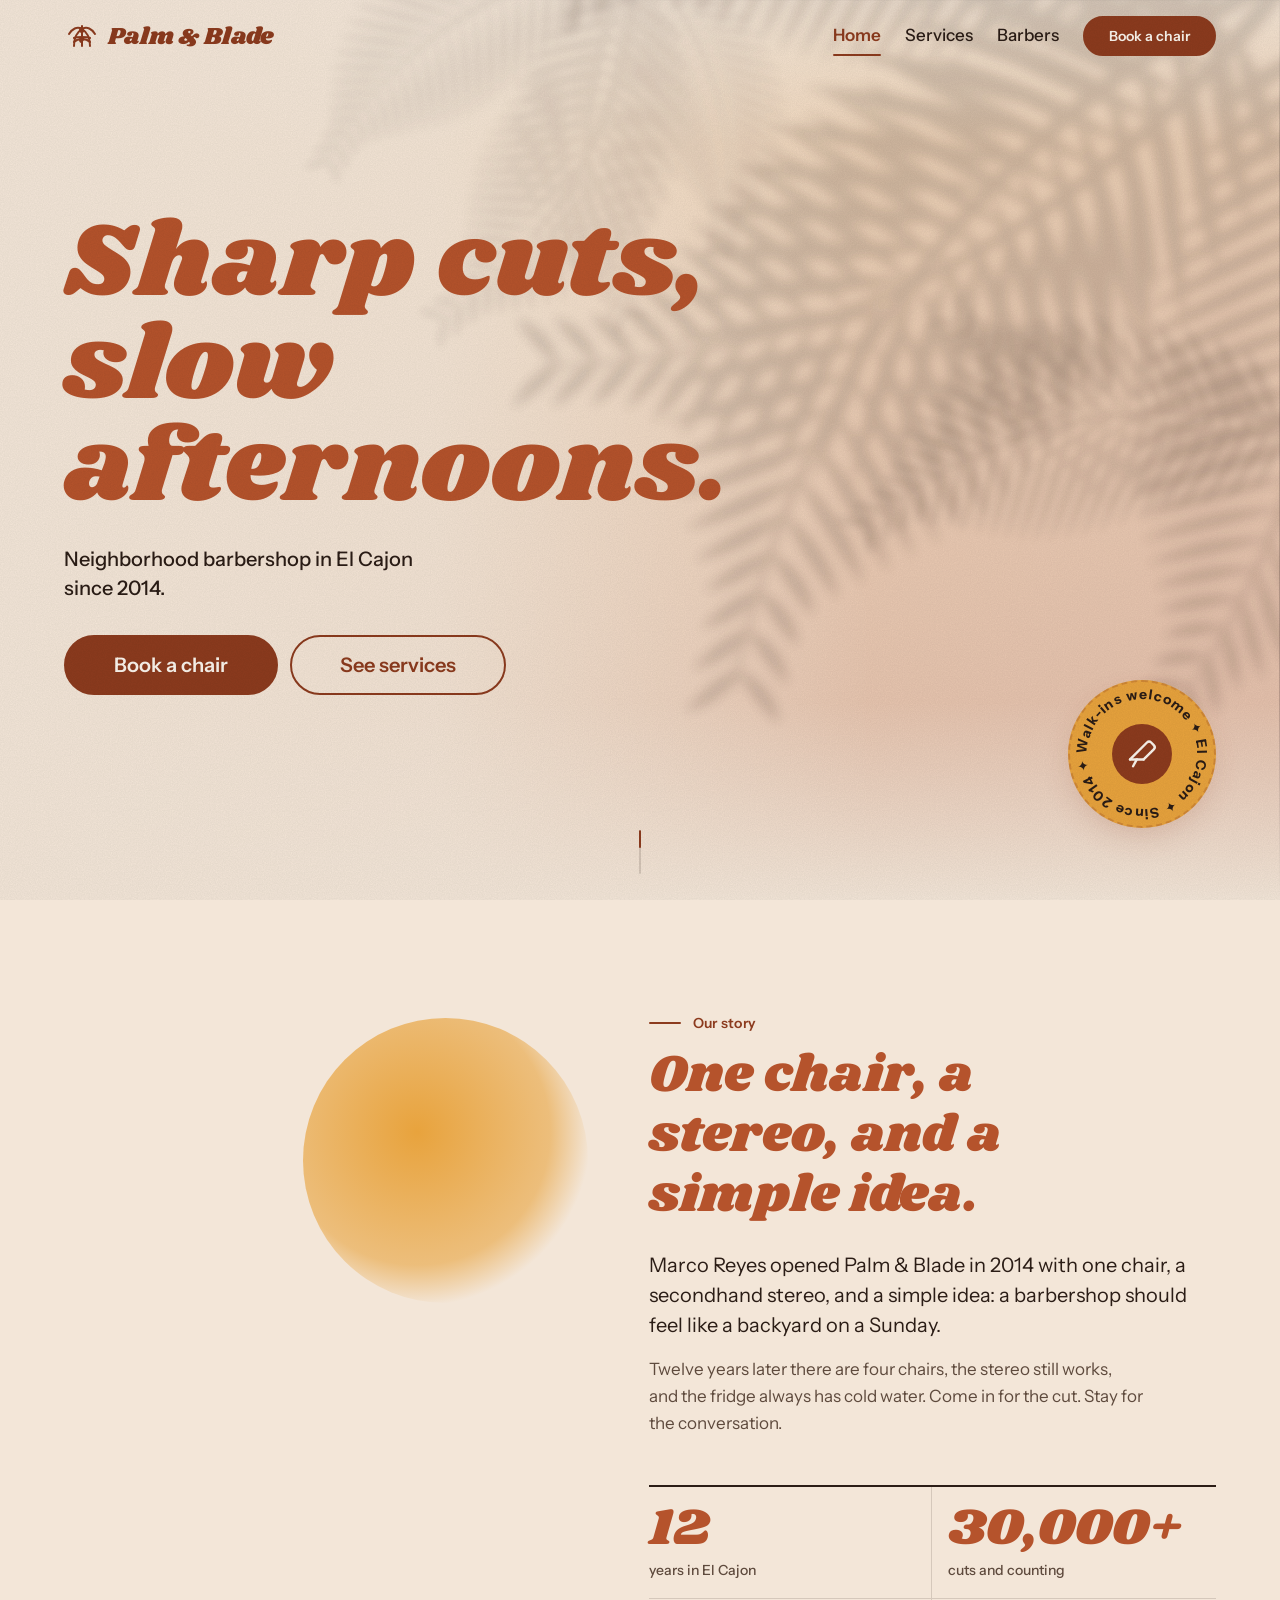
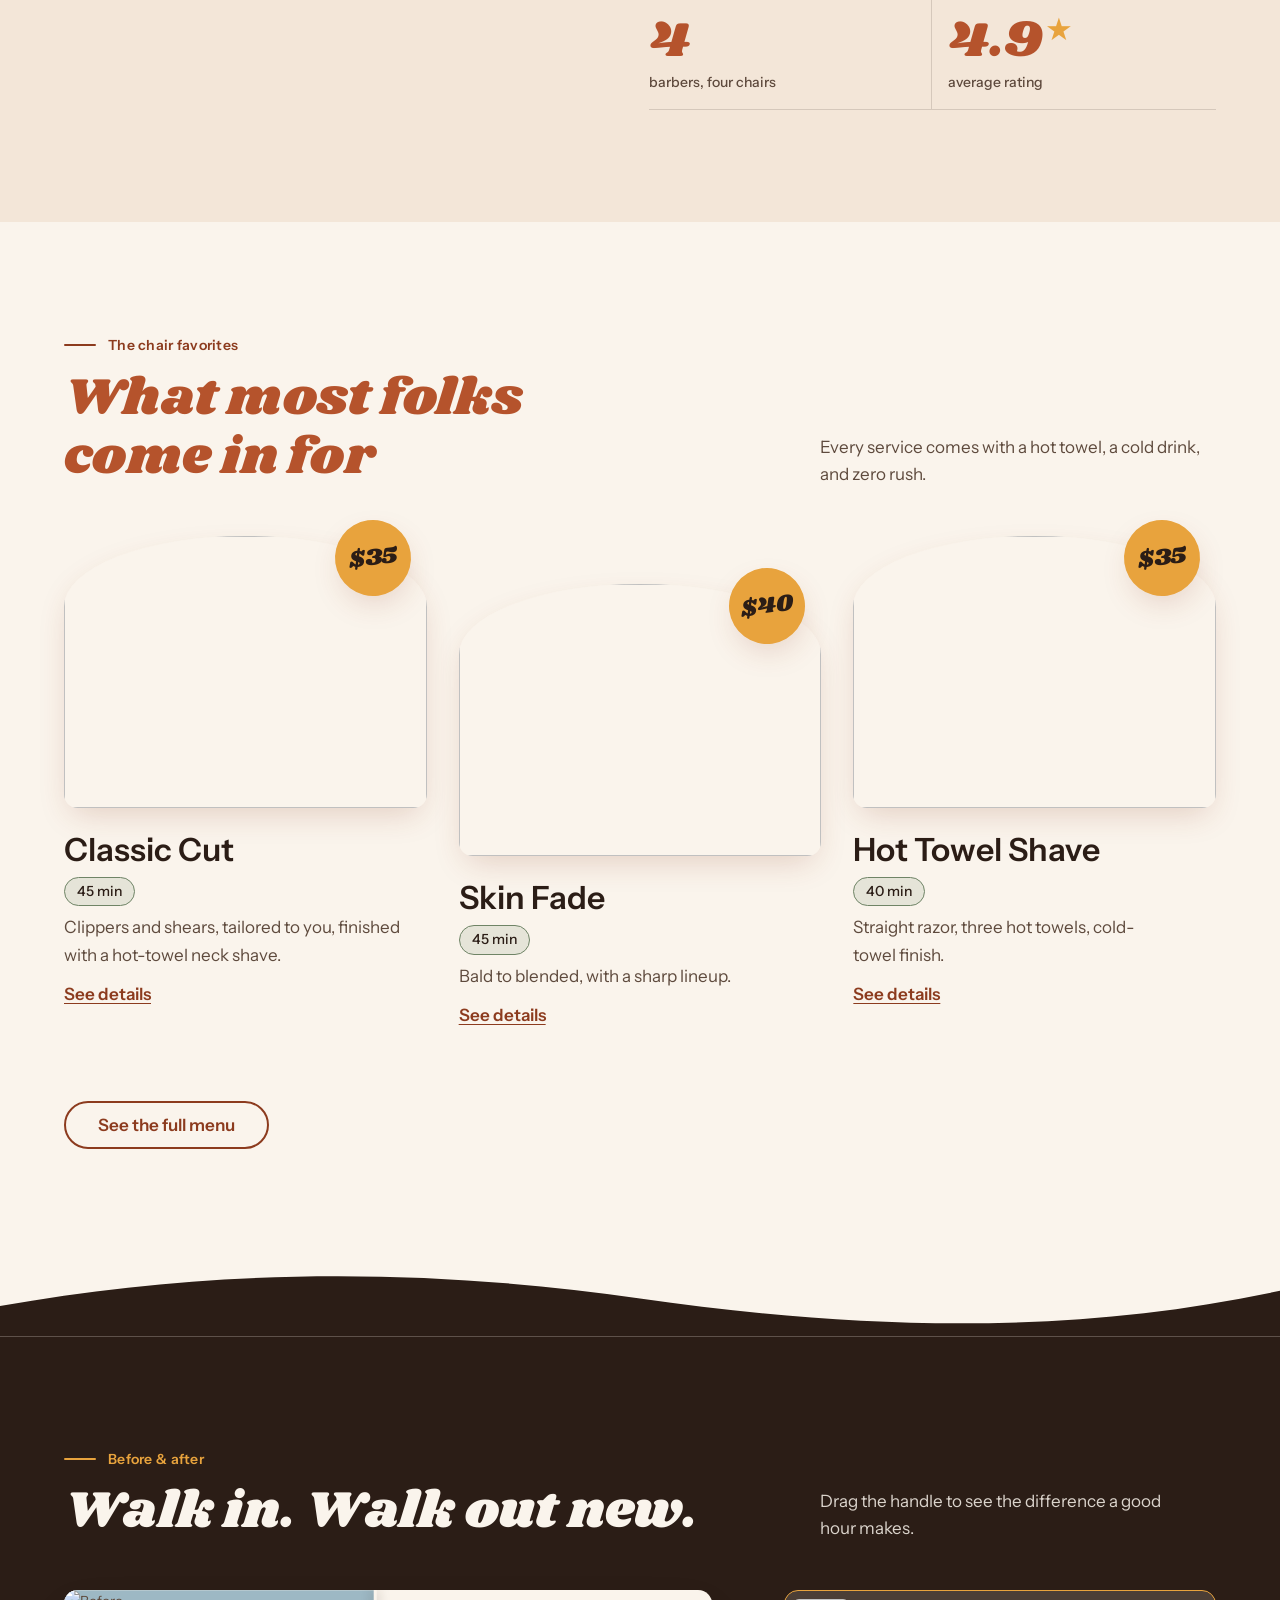
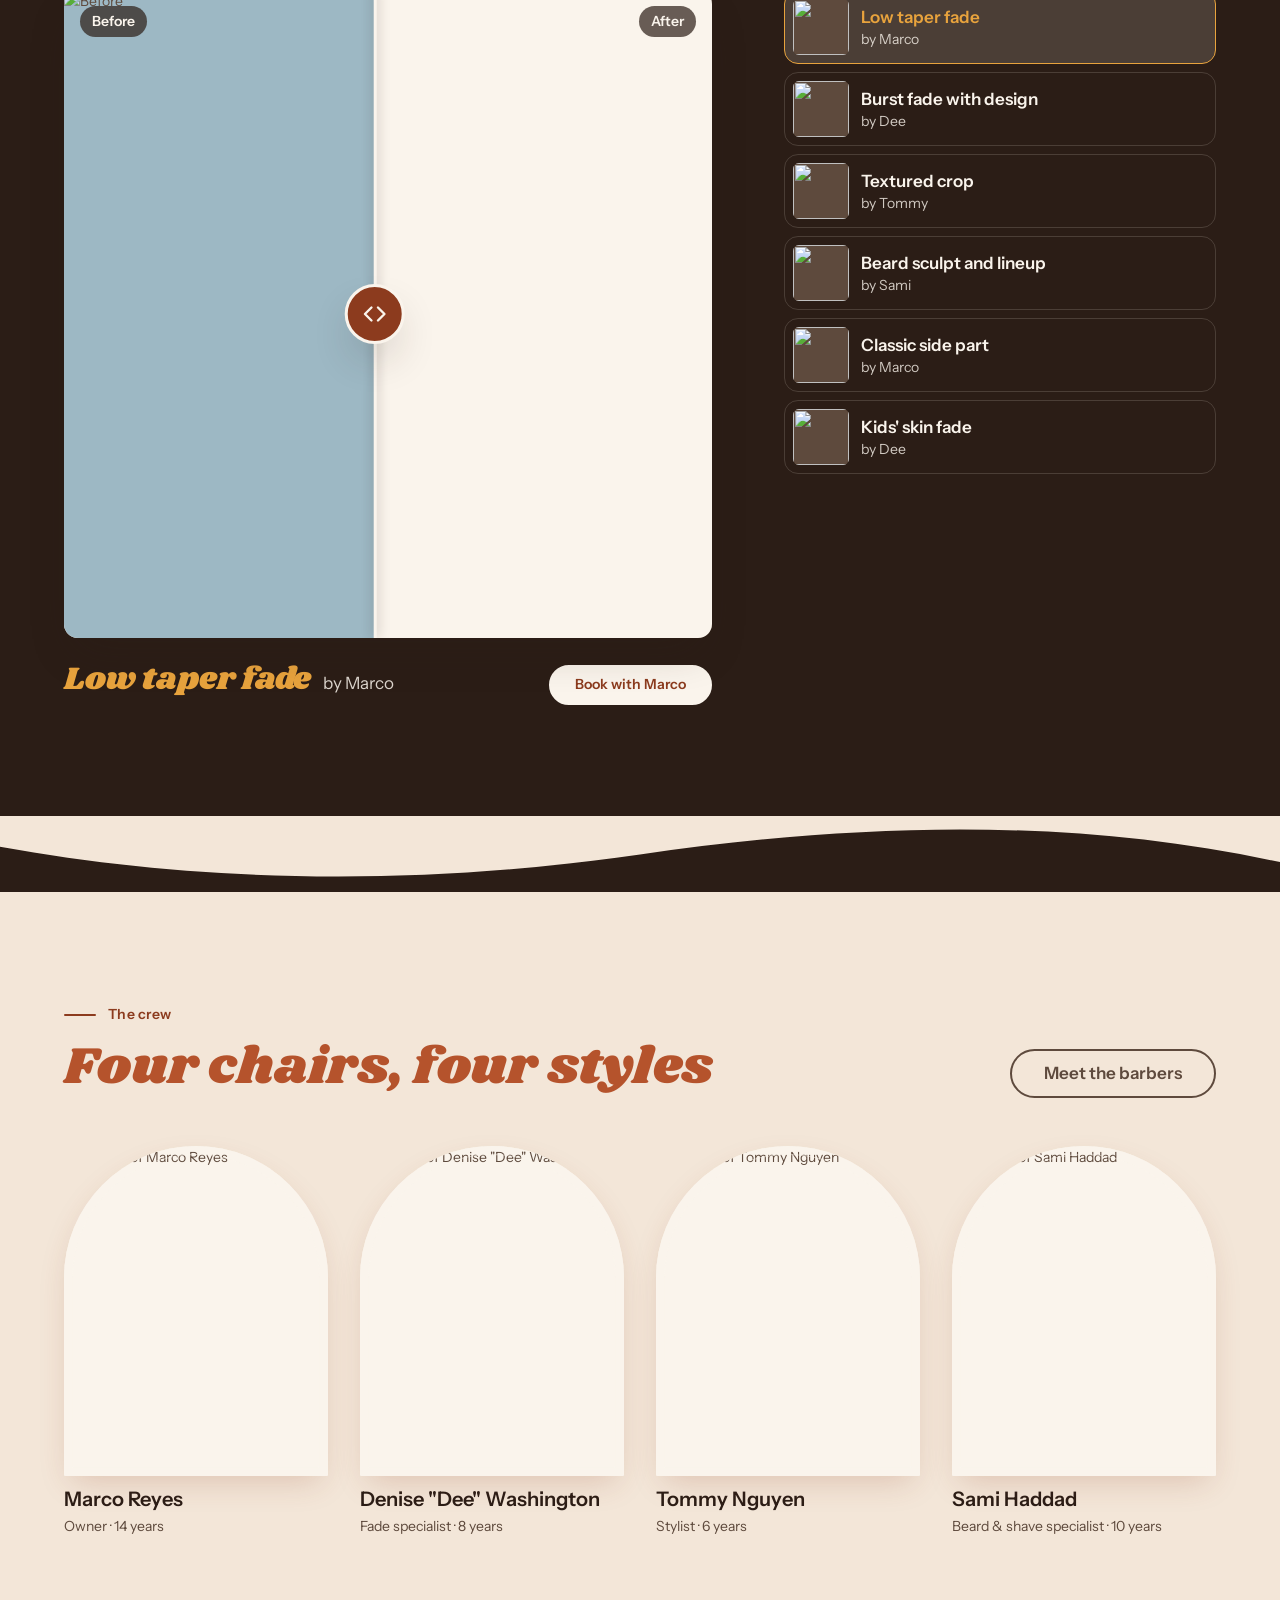
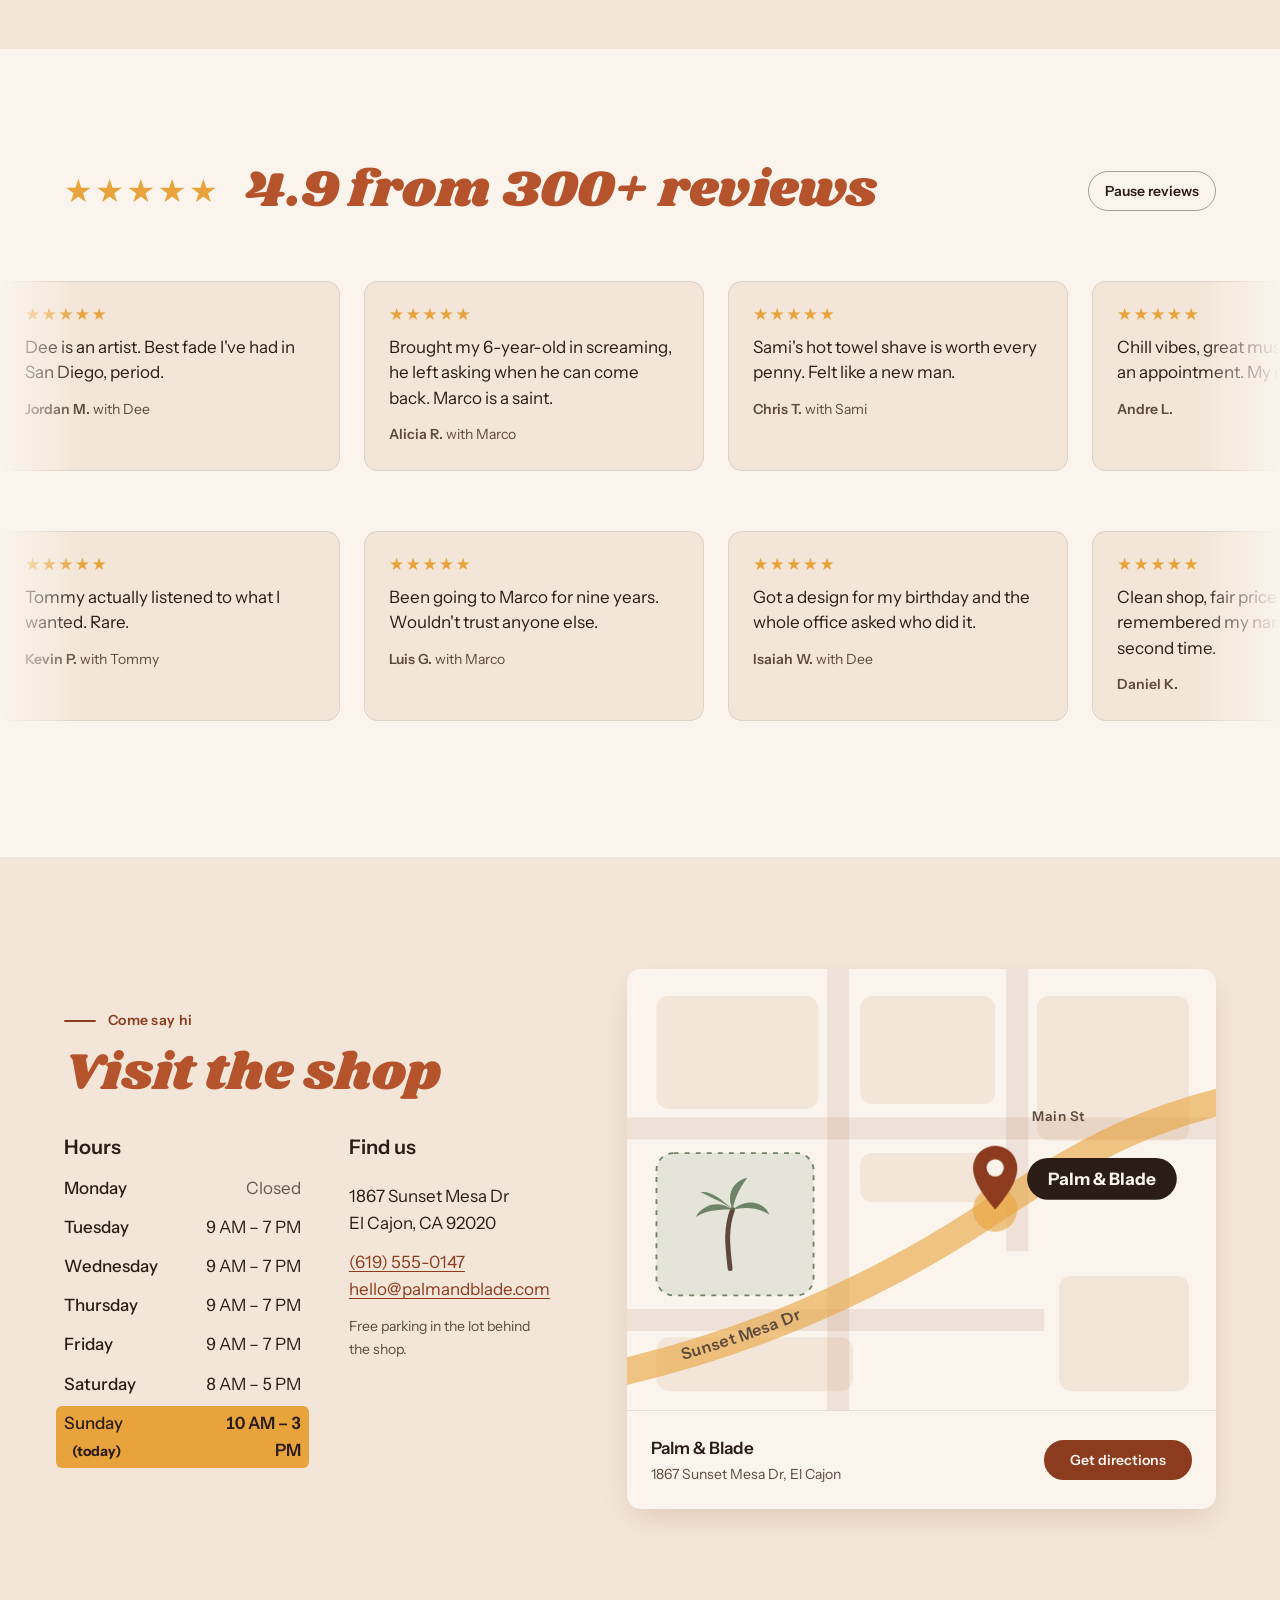
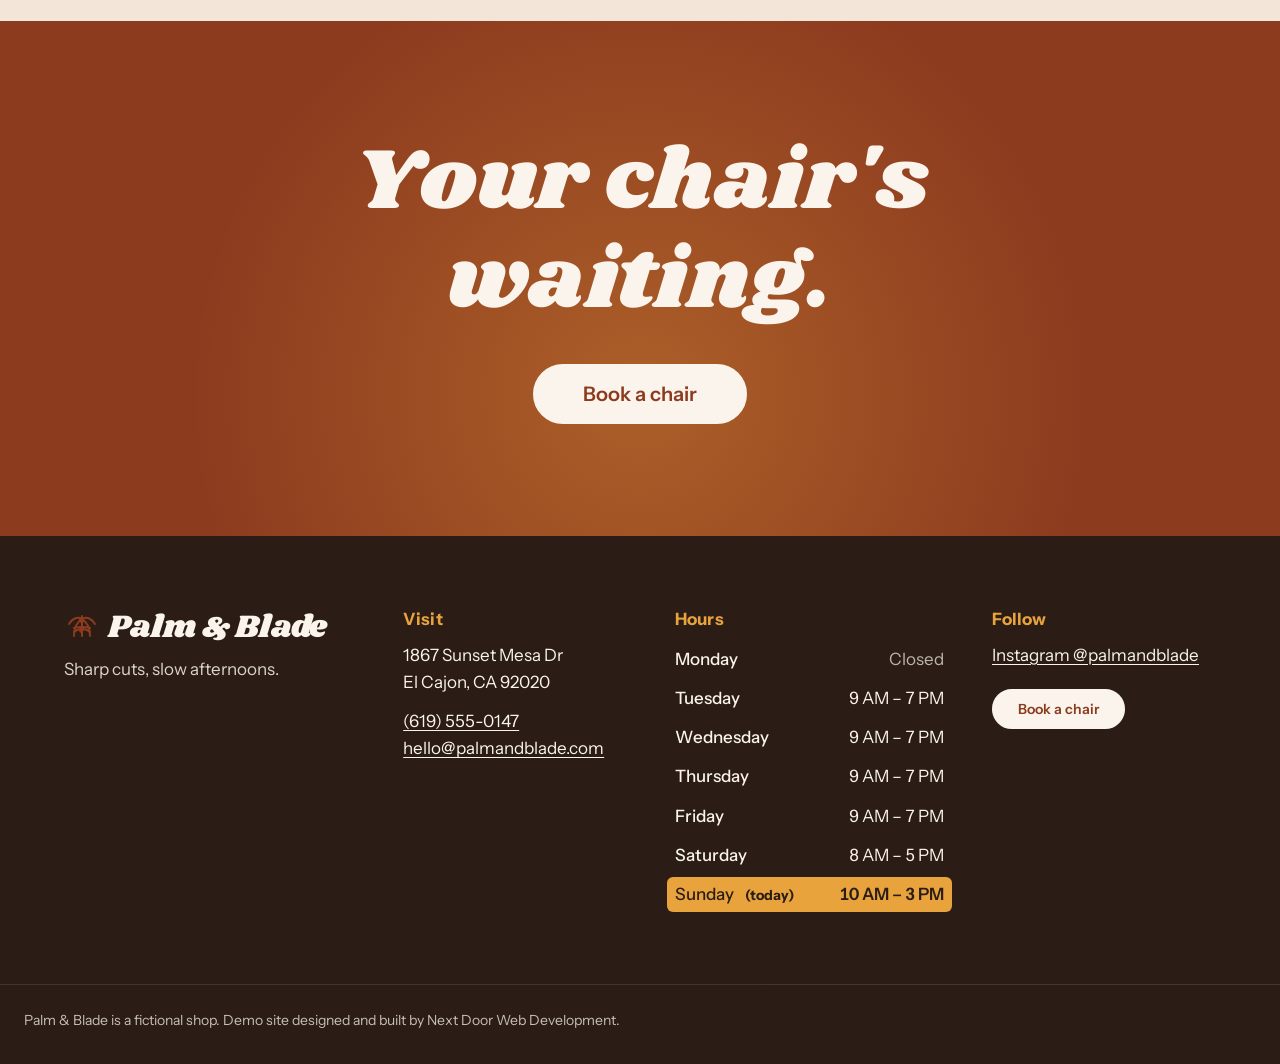
==== commit a9bb9fd8: "[claude] home: hero with swaying palm shadows, story, services, before/after slider, team, reviews m" ====
--- a/index.html
+++ b/index.html
@@ -16,6 +16,7 @@
   <link rel="stylesheet" href="css/base.css">
   <link rel="stylesheet" href="css/components.css">
   <link rel="stylesheet" href="css/pages/home.css">
+  <link rel="preload" as="image" href="assets/img/hero.webp" fetchpriority="high">
 </head>
 <body data-page="home">
   <a class="skip-link" href="#main">Skip to content</a>
@@ -42,7 +43,259 @@
   </header>
 
   <main id="main">
-    <!-- PAGE-SPECIFIC content -->
+    <!-- 1. Hero -->
+    <section class="hero" aria-labelledby="hero-title">
+      <div class="hero__media" aria-hidden="true">
+        <img class="hero__img" src="assets/img/hero.webp" alt="" width="1920" height="1080" fetchpriority="high" decoding="async">
+      </div>
+    <div class="hero__palms" aria-hidden="true">
+      <svg class="hero__palm-defs" width="0" height="0" focusable="false">
+        <defs>
+          <path id="pb-frond" d="M14.3 193.1L20.2 181.2L26.3 169.7L32.9 158.7L39.7 148.1L46.9 138L54.4 128.3L62.3 119.1L70.5 110.3L79.1 102L88 94.2L97.2 86.7L106.8 79.8L116.7 73.3L127 67.2L137.7 61.6L148.7 56.5L160 51.8L171.7 47.5L183.7 43.7L196.1 40.4L195.9 39.6L183.4 42.7L171.3 46.3L159.5 50.4L148 54.9L136.8 59.9L126 65.3L115.5 71.3L105.4 77.7L95.5 84.5L86 91.8L76.9 99.6L68.1 107.9L59.6 116.6L51.4 125.8L43.6 135.5L36.1 145.7L29 156.3L22.2 167.3L15.8 178.9L9.7 190.9ZM24.3 168.5Q40.4 178.3 61.7 173.8Q41.9 167.6 24.3 168.5ZM24.3 168.5Q21 153 6.4 135.2Q11.5 158.1 24.3 168.5ZM29.8 159.2Q49 169.7 74.3 166.5Q50.7 159.2 29.8 159.2ZM29.8 159.2Q26 140.6 10.6 118.5Q16.4 145.2 29.8 159.2ZM35.6 150.3Q57.4 161.6 86.2 159.6Q59.3 151.3 35.6 150.3ZM35.6 150.3Q31.7 128.9 16 102.7Q22 132.8 35.6 150.3ZM41.6 141.6Q65.7 153.9 97.4 153.2Q67.8 143.8 41.6 141.6ZM41.6 141.6Q38 117.8 22.8 87.9Q28.3 121.2 41.6 141.6ZM47.9 133.3Q73.6 146.4 107.6 147.1Q75.9 136.6 47.9 133.3ZM47.9 133.3Q45.1 107.4 30.8 74.5Q35.3 110.2 47.9 133.3ZM54.4 125.3Q81.3 139.3 116.9 141.3Q83.8 129.7 54.4 125.3ZM54.4 125.3Q52.7 97.9 39.8 62.5Q43 100.2 54.4 125.3ZM61.2 117.6Q88.7 132.5 125.2 135.7Q91.3 123 61.2 117.6ZM61.2 117.6Q60.8 89.3 49.6 52Q51.2 91 61.2 117.6ZM68.1 110.3Q95.7 125.8 132.6 130.1Q98.6 116.6 68.1 110.3ZM68.1 110.3Q69.4 81.5 60.2 43.3Q59.8 82.7 68.1 110.3ZM75.4 103.2Q102.5 119.3 139 124.6Q105.5 110.4 75.4 103.2ZM75.4 103.2Q78.2 74.8 71.3 36.2Q68.8 75.4 75.4 103.2ZM82.8 96.5Q109 113 144.6 119Q112.2 104.3 82.8 96.5ZM82.8 96.5Q87.4 68.9 82.6 30.8Q78.1 69 82.8 96.5ZM90.5 90.1Q115.4 106.8 149.4 113.2Q118.7 98.3 90.5 90.1ZM90.5 90.1Q96.6 63.9 93.9 26.9Q87.5 63.5 90.5 90.1ZM98.5 84.1Q121.5 100.7 153.6 107.3Q125 92.4 98.5 84.1ZM98.5 84.1Q105.9 59.8 105.1 24.6Q97 58.8 98.5 84.1ZM106.6 78.3Q127.6 94.6 157.3 101.2Q131.3 86.6 106.6 78.3ZM106.6 78.3Q115.2 56.4 115.9 23.5Q106.5 54.9 106.6 78.3ZM115.1 72.9Q133.7 88.7 160.7 94.9Q137.4 80.9 115.1 72.9ZM115.1 72.9Q124.3 53.7 126.3 23.6Q115.9 51.8 115.1 72.9ZM123.7 67.8Q139.8 82.8 163.8 88.3Q143.7 75.3 123.7 67.8ZM123.7 67.8Q133.4 51.5 136.2 24.6Q125.3 49.2 123.7 67.8ZM132.6 63.1Q146.1 77.1 167 81.7Q150 69.8 132.6 63.1ZM132.6 63.1Q142.3 49.9 145.6 26.2Q134.5 47.1 132.6 63.1ZM141.7 58.6Q152.6 71.5 170.2 74.9Q156.6 64.4 141.7 58.6ZM141.7 58.6Q151.2 48.5 154.3 28.3Q143.7 45.4 141.7 58.6ZM151.1 54.5Q159.3 66.1 173.8 68.2Q163.4 59.3 151.1 54.5ZM151.1 54.5Q159.9 47.5 162.6 30.6Q152.7 44 151.1 54.5ZM160.7 50.7Q166.3 60.9 177.8 61.5Q170.5 54.3 160.7 50.7ZM160.7 50.7Q168.5 46.6 170.5 33Q161.7 42.8 160.7 50.7ZM170.6 47.2Q175.2 56.9 185.6 57.2Q179.4 50.5 170.6 47.2ZM170.6 47.2Q178.1 44.3 180.1 31.9Q171.6 40.3 170.6 47.2ZM180.7 44.1Q185.2 53.7 195.5 54.3Q189.4 47.6 180.7 44.1ZM180.7 44.1Q188.3 41.5 190.9 29.3Q182.2 37.3 180.7 44.1ZM191 41.2Q195.4 50.9 205.6 51.8Q199.7 45 191 41.2ZM191 41.2Q198.8 39.1 202 27Q193.1 34.6 191 41.2Z"/>
+          <filter id="pb-blur" x="-20%" y="-20%" width="140%" height="140%"><feGaussianBlur stdDeviation="3.5"/></filter>
+        </defs>
+      </svg>
+      <svg class="hero__palm hero__palm--a" viewBox="0 0 600 600" preserveAspectRatio="xMaxYMin meet" focusable="false">
+        <g filter="url(#pb-blur)">
+          <use href="#pb-frond" transform="translate(610 -20) rotate(139.6) scale(1.9 1.9) translate(-12 -192)"/>
+          <use href="#pb-frond" transform="translate(610 -20) rotate(88.4) scale(2.25 -2.25) translate(-12 -192)"/>
+          <use href="#pb-frond" transform="translate(610 -20) rotate(191.6) scale(2.1 2.1) translate(-12 -192)"/>
+          <use href="#pb-frond" transform="translate(610 -20) rotate(138.4) scale(1.8 -1.8) translate(-12 -192)"/>
+          <use href="#pb-frond" transform="translate(610 -20) rotate(244.6) scale(1.5 1.5) translate(-12 -192)"/>
+        </g>
+      </svg>
+      <svg class="hero__palm hero__palm--b" viewBox="0 0 600 600" preserveAspectRatio="xMaxYMin meet" focusable="false">
+        <g filter="url(#pb-blur)">
+          <use href="#pb-frond" transform="translate(380 -40) rotate(52.4) scale(1.3 -1.3) translate(-12 -192)"/>
+          <use href="#pb-frond" transform="translate(380 -40) rotate(157.6) scale(1.5 1.5) translate(-12 -192)"/>
+          <use href="#pb-frond" transform="translate(380 -40) rotate(106.4) scale(1.35 -1.35) translate(-12 -192)"/>
+          <use href="#pb-frond" transform="translate(380 -40) rotate(113.6) scale(1.1 1.1) translate(-12 -192)"/>
+        </g>
+      </svg>
+      <svg class="hero__palm hero__palm--c" viewBox="0 0 600 600" preserveAspectRatio="xMaxYMin meet" focusable="false">
+        <g filter="url(#pb-blur)">
+          <use href="#pb-frond" transform="translate(640 180) rotate(128.4) scale(1.7 -1.7) translate(-12 -192)"/>
+          <use href="#pb-frond" transform="translate(640 180) rotate(235.6) scale(1.4 1.4) translate(-12 -192)"/>
+        </g>
+      </svg>
+    </div>
+      <div class="container hero__content">
+        <h1 class="hero__title" id="hero-title">
+          <span class="hero__word" style="--w: 0">Sharp</span>
+          <span class="hero__word" style="--w: 1">cuts,</span>
+          <span class="hero__word" style="--w: 2">slow</span>
+          <span class="hero__word" style="--w: 3">afternoons.</span>
+        </h1>
+        <p class="hero__sub">Neighborhood barbershop in El Cajon since 2014.</p>
+        <div class="hero__actions">
+          <a class="btn btn--primary btn--lg hero__btn" href="book.html">Book a chair</a>
+          <a class="btn btn--ghost btn--lg hero__btn" href="services.html">See services</a>
+        </div>
+      </div>
+
+      <div class="sticker hero__sticker">
+        <span class="sticker__text">Walk-ins welcome ✦ El Cajon ✦ Since 2014 ✦</span>
+        <span class="sticker__center" aria-hidden="true">
+          <svg viewBox="0 0 24 24" fill="none" stroke="currentColor" stroke-width="1.6" stroke-linecap="round" stroke-linejoin="round" focusable="false"><path d="M4 15.5 15.2 4.3a2 2 0 0 1 2.8 0l1.7 1.7a2 2 0 0 1 0 2.8L13 15.5"/><path d="M4 15.5h9"/><path d="M8.5 15.5 6 20"/></svg>
+        </span>
+      </div>
+
+      <a class="hero__scroll" href="#story">
+        <span class="hero__scroll-line" aria-hidden="true"></span>
+        <span class="sr-only">Scroll to our story</span>
+      </a>
+    </section>
+
+    <!-- 2. Story -->
+    <section class="section section--stucco story" id="story" aria-labelledby="story-title">
+      <div class="container story__grid">
+        <div class="story__media">
+          <span class="story__sun" aria-hidden="true"></span>
+          <div class="arch story__arch" data-reveal="arch">
+            <img src="assets/img/shop-interior.webp" alt="Inside Palm &amp; Blade: barber chairs, potted plants, and warm afternoon light" width="900" height="1200" loading="lazy" decoding="async">
+          </div>
+        </div>
+        <div class="story__body">
+          <p class="eyebrow">Our story</p>
+          <h2 id="story-title">One chair, a stereo, and a simple idea.</h2>
+          <p class="lead">Marco Reyes opened Palm &amp; Blade in 2014 with one chair, a secondhand stereo, and a simple idea: a barbershop should feel like a backyard on a Sunday.</p>
+          <p>Twelve years later there are four chairs, the stereo still works, and the fridge always has cold water. Come in for the cut. Stay for the conversation.</p>
+          <dl class="story__stats" data-home-stats></dl>
+        </div>
+      </div>
+    </section>
+
+    <!-- 3. Services teaser -->
+    <section class="section section--light services-teaser" aria-labelledby="services-title">
+      <div class="container">
+        <div class="section-head">
+          <div>
+            <p class="eyebrow">The chair favorites</p>
+            <h2 id="services-title">What most folks come in for</h2>
+          </div>
+          <p class="section-head__aside">Every service comes with a hot towel, a cold drink, and zero rush.</p>
+        </div>
+        <ul class="services-teaser__list" role="list" data-home-services data-reveal-stagger="120"></ul>
+        <div class="services-teaser__more">
+          <a class="btn btn--ghost" href="services.html">See the full menu</a>
+        </div>
+      </div>
+    </section>
+
+    <div class="divider-wave divider-wave--from-light divider-wave--to-dark" aria-hidden="true">
+      <svg viewBox="0 0 1440 80" preserveAspectRatio="none" focusable="false"><path d="M0 48 C 240 8 480 8 720 40 S 1200 80 1440 32 V 80 H 0 Z"/></svg>
+    </div>
+
+    <!-- 4. Before & after -->
+    <section class="section section--dark ba-section" aria-labelledby="ba-title">
+      <div class="container">
+        <div class="section-head">
+          <div>
+            <p class="eyebrow eyebrow--light">Before &amp; after</p>
+            <h2 id="ba-title">Walk in. Walk out new.</h2>
+          </div>
+          <p class="section-head__aside">Drag the handle to see the difference a good hour makes.</p>
+        </div>
+
+        <figure class="ba" data-ba>
+          <div class="ba__frame" data-ba-frame style="--pos: 50">
+            <div class="ba__stage is-visible" data-ba-stage>
+              <img class="ba__img ba__img--after" src="assets/img/cut-01-after.webp" alt="After: low taper fade" width="1000" height="1000" loading="lazy" decoding="async">
+              <div class="ba__before">
+                <img class="ba__img ba__img--before" src="assets/img/cut-01-before.webp" alt="Before" width="1000" height="1000" loading="lazy" decoding="async">
+              </div>
+            </div>
+            <span class="ba__tag ba__tag--before" aria-hidden="true">Before</span>
+            <span class="ba__tag ba__tag--after" aria-hidden="true">After</span>
+            <div class="ba__handle" aria-hidden="true">
+              <span class="ba__line"></span>
+              <span class="ba__knob">
+                <svg viewBox="0 0 24 24" fill="none" stroke="currentColor" stroke-width="2.2" stroke-linecap="round" stroke-linejoin="round" focusable="false"><path d="m9 6-6 6 6 6"/><path d="m15 6 6 6-6 6"/></svg>
+              </span>
+            </div>
+            <label class="sr-only" for="ba-range">Before and after comparison. Use left and right arrows to reveal more of the before or after photo.</label>
+            <input class="ba__range" id="ba-range" type="range" min="0" max="100" step="1" value="50" data-ba-range>
+          </div>
+          <figcaption class="ba__caption" data-ba-caption aria-live="polite">
+            <span class="ba__style">Low taper fade</span>
+            <span class="ba__by">by Marco</span>
+          </figcaption>
+        </figure>
+
+        <div class="ba-picker" role="group" aria-label="Choose a cut" data-ba-picker></div>
+      </div>
+    </section>
+
+    <div class="divider-wave divider-wave--from-dark divider-wave--to-stucco divider-wave--flip" aria-hidden="true">
+      <svg viewBox="0 0 1440 80" preserveAspectRatio="none" focusable="false"><path d="M0 48 C 240 8 480 8 720 40 S 1200 80 1440 32 V 80 H 0 Z"/></svg>
+    </div>
+
+    <!-- 5. Team teaser -->
+    <section class="section section--stucco team-teaser" aria-labelledby="team-title">
+      <div class="container">
+        <div class="section-head">
+          <div>
+            <p class="eyebrow">The crew</p>
+            <h2 id="team-title">Four chairs, four styles</h2>
+          </div>
+          <a class="btn btn--ghost section-head__aside" href="barbers.html">Meet the barbers</a>
+        </div>
+        <ul class="team-teaser__list" role="list" data-home-team data-reveal-stagger="110"></ul>
+      </div>
+    </section>
+
+    <!-- 6. Reviews marquee -->
+    <section class="section section--light reviews" aria-labelledby="reviews-title">
+      <div class="container reviews__head">
+        <span class="stars" role="img" aria-label="5 out of 5 stars"></span>
+        <h2 id="reviews-title"><span data-shop-rating>4.9</span> from 300+ reviews</h2>
+        <button class="reviews__pause" type="button" aria-pressed="false" data-marquee-toggle>Pause reviews</button>
+      </div>
+      <div class="marquee" data-marquee>
+        <div class="marquee__row" data-marquee-row="0"></div>
+        <div class="marquee__row marquee__row--reverse" data-marquee-row="1"></div>
+      </div>
+    </section>
+
+    <!-- 7. Visit us -->
+    <section class="section section--stucco visit" id="visit" aria-labelledby="visit-title">
+      <div class="container visit__grid">
+        <div class="visit__info">
+          <p class="eyebrow">Come say hi</p>
+          <h2 id="visit-title">Visit the shop</h2>
+          <div class="visit__cols">
+            <div>
+              <h3>Hours</h3>
+              <ul class="hours-list visit__hours" data-hours-list></ul>
+            </div>
+            <div class="visit__contact">
+              <h3>Find us</h3>
+              <address>1867 Sunset Mesa Dr<br>El Cajon, CA 92020</address>
+              <p><a href="tel:+16195550147">(619) 555-0147</a><br>
+                 <a href="mailto:hello@palmandblade.com">hello@palmandblade.com</a></p>
+              <p class="visit__parking">Free parking in the lot behind the shop.</p>
+            </div>
+          </div>
+        </div>
+
+        <div class="map-card card" data-reveal="scale">
+          <svg class="map" viewBox="0 0 480 360" role="img" aria-labelledby="map-title" focusable="false">
+            <title id="map-title">Illustrated map: Palm &amp; Blade on Sunset Mesa Drive, next to a small park</title>
+            <rect class="map__ground" width="480" height="360"/>
+            <!-- blocks -->
+            <g class="map__blocks">
+              <rect x="24" y="22" width="132" height="92" rx="10"/>
+              <rect x="190" y="22" width="110" height="88" rx="10"/>
+              <rect x="190" y="150" width="110" height="40" rx="10"/>
+              <rect x="334" y="22" width="124" height="118" rx="10"/>
+              <rect x="24" y="300" width="160" height="44" rx="10"/>
+              <rect x="352" y="250" width="106" height="94" rx="10"/>
+            </g>
+            <rect class="map__park" x="24" y="150" width="128" height="116" rx="14"/>
+            <!-- streets -->
+            <g class="map__streets">
+              <path d="M0 130 H480"/>
+              <path d="M172 0 V360"/>
+              <path d="M318 0 V230"/>
+              <path d="M0 286 H340"/>
+            </g>
+            <path class="map__main" id="map-main" d="M-10 330 C 120 300 220 250 300 196 S 430 120 500 104"/>
+            <text class="map__label"><textPath href="#map-main" startOffset="10%">Sunset Mesa Dr</textPath></text>
+            <text class="map__label map__label--small" x="330" y="124">Main St</text>
+            <!-- palm in the park -->
+            <g class="map__palm" transform="translate(70 186)">
+              <path class="map__trunk" d="M14 58 C 12 40 10 26 16 10"/>
+              <path class="map__frond" d="M16 10 C 4 2 -8 6 -14 16 C -4 10 6 10 16 10Z M16 10 C 28 0 42 4 46 14 C 36 8 26 8 16 10Z M16 10 C 10 -4 18 -14 28 -16 C 22 -8 18 0 16 10Z M16 10 C 6 0 -4 -6 -10 -4 C -2 0 8 4 16 10Z"/>
+            </g>
+            <!-- pin -->
+            <g class="map__pin" transform="translate(300 196)">
+              <circle class="map__pulse" r="18"/>
+              <path class="map__pin-body" d="M0 0 C -14 -16 -18 -26 -18 -34 A 18 18 0 0 1 18 -34 C 18 -26 14 -16 0 0Z"/>
+              <circle class="map__pin-dot" cy="-34" r="7"/>
+            </g>
+            <g class="map__tag" transform="translate(326 154)">
+              <rect width="122" height="34" rx="17"/>
+              <text x="61" y="22">Palm &amp; Blade</text>
+            </g>
+          </svg>
+          <div class="map-card__foot">
+            <p><strong>Palm &amp; Blade</strong><br>1867 Sunset Mesa Dr, El Cajon</p>
+            <a class="btn btn--primary btn--sm" href="#">Get directions</a>
+          </div>
+        </div>
+      </div>
+    </section>
+
+    <!-- 8. CTA band -->
+    <section class="cta-band">
+      <div class="container">
+        <h2>Your chair's waiting.</h2>
+        <a class="btn btn--light btn--lg" href="book.html">Book a chair</a>
+      </div>
+    </section>
+
+    <!-- 9. Golden-hour scroll warmth (driven by home.js) -->
+    <div class="golden-hour" aria-hidden="true" data-golden-hour></div>
   </main>
 
   <footer class="site-footer">
--- a/css/pages/home.css
+++ b/css/pages/home.css
@@ -0,0 +1,1315 @@
+/* Home page (PRD 7.1). Owner: Claude Code. Tokens only. */
+
+/* ==========================================================================
+   Small page-level helpers
+   ========================================================================== */
+.eyebrow {
+  display: flex;
+  align-items: center;
+  gap: var(--space-3);
+  margin-bottom: var(--space-3);
+  color: var(--color-rust);
+  font-size: var(--text-sm);
+  font-weight: 600;
+  letter-spacing: 0.02em;
+}
+
+.eyebrow::before {
+  content: "";
+  width: var(--space-6);
+  height: 2px;
+  border-radius: 2px;
+  background-color: currentColor;
+}
+
+.eyebrow--light {
+  color: var(--color-marigold);
+}
+
+.section-head {
+  display: flex;
+  flex-wrap: wrap;
+  align-items: flex-end;
+  justify-content: space-between;
+  gap: var(--space-5) var(--space-7);
+  margin-bottom: var(--space-7);
+}
+
+.section-head h2 {
+  max-width: 18ch;
+}
+
+.section-head__aside {
+  max-width: 36ch;
+  color: var(--color-mesquite-soft);
+}
+
+.section--dark .section-head__aside {
+  color: var(--color-stucco-light);
+  opacity: 0.85;
+}
+
+a.section-head__aside {
+  opacity: 1;
+}
+
+/* ==========================================================================
+   1. Hero
+   ========================================================================== */
+.hero {
+  position: relative;
+  display: flex;
+  align-items: flex-end;
+  min-height: 100vh;
+  min-height: 100svh;
+  padding-block: calc(var(--header-h) + var(--space-9)) var(--space-9);
+  overflow: hidden;
+  isolation: isolate;
+  background-color: var(--color-stucco-light);
+}
+
+@media (min-width: 768px) {
+  .hero {
+    align-items: center;
+    padding-block: calc(var(--header-h) + var(--space-7)) var(--space-9);
+  }
+}
+
+.hero__media {
+  position: absolute;
+  inset: 0;
+  z-index: -3;
+}
+
+.hero__img {
+  width: 100%;
+  height: 100%;
+  object-fit: cover;
+  object-position: 68% center;
+}
+
+/* Golden-hour wash over the photo */
+.hero__media::before,
+.hero__media::after {
+  content: "";
+  position: absolute;
+  inset: 0;
+  pointer-events: none;
+}
+
+.hero__media::before {
+  background: var(--gradient-golden);
+  opacity: 0.7;
+}
+
+/* Stucco light falling where the text sits, plus a soft scrim for the nav */
+.hero__media::after {
+  background:
+    linear-gradient(180deg, var(--color-stucco-a85) 0, transparent calc(var(--header-h) * 2)),
+    linear-gradient(0deg, var(--color-stucco) 0%, var(--color-stucco-a85) 42%, transparent 78%);
+}
+
+@media (min-width: 768px) {
+  .hero__media::after {
+    background:
+      linear-gradient(180deg, var(--color-stucco-a85) 0, transparent calc(var(--header-h) * 2)),
+      linear-gradient(0deg, var(--color-stucco) 0%, transparent 22%),
+      linear-gradient(90deg, var(--color-stucco) 0%, var(--color-stucco-a85) 34%, transparent 68%);
+  }
+}
+
+/* --- Swaying palm shadows (signature moment #1) --- */
+.hero__palms {
+  position: absolute;
+  inset: 0;
+  z-index: -1;
+  overflow: hidden;
+  pointer-events: none;
+  fill: var(--color-mesquite);
+}
+
+.hero__palm-defs {
+  position: absolute;
+  width: 0;
+  height: 0;
+  overflow: hidden;
+}
+
+.hero__palm {
+  position: absolute;
+  top: 0;
+  right: 0;
+  width: min(135vw, 1000px);
+  height: auto;
+  overflow: visible;
+  transform-origin: 100% 0;
+  will-change: transform;
+  backface-visibility: hidden;
+}
+
+.hero__palm--a {
+  opacity: 0.16;
+}
+
+.hero__palm--b {
+  right: 18%;
+  width: min(90vw, 680px);
+  opacity: 0.1;
+}
+
+.hero__palm--c {
+  top: 8%;
+  width: min(100vw, 760px);
+  opacity: 0.12;
+}
+
+@media (min-width: 768px) {
+  .hero__palm--a {
+    width: min(80vw, 1100px);
+  }
+
+  .hero__palm--b {
+    right: 30%;
+    width: min(55vw, 720px);
+  }
+
+  .hero__palm--c {
+    top: 24%;
+    width: min(55vw, 720px);
+  }
+}
+
+@media (prefers-reduced-motion: no-preference) {
+  /* The shade drifts in as the page loads, like the sun coming out */
+  .hero__palms {
+    animation: hero-shade-in 1600ms var(--ease-out) both;
+  }
+
+  .hero__palm--a {
+    animation: palm-sway-a 11s ease-in-out -2s infinite;
+  }
+
+  .hero__palm--b {
+    animation: palm-sway-b 13.5s ease-in-out -6s infinite;
+  }
+
+  .hero__palm--c {
+    animation: palm-sway-c 8.5s ease-in-out -1s infinite;
+  }
+}
+
+@keyframes hero-shade-in {
+  from {
+    opacity: 0;
+    transform: translate3d(2%, -3%, 0) rotate(-2deg);
+  }
+}
+
+@keyframes palm-sway-a {
+  0%, 100% { transform: rotate(-1.6deg) translate3d(0, 0, 0); }
+  45%      { transform: rotate(2.2deg) translate3d(-8px, 6px, 0); }
+  70%      { transform: rotate(0.6deg) translate3d(-4px, 3px, 0); }
+}
+
+@keyframes palm-sway-b {
+  0%, 100% { transform: rotate(2deg) translate3d(0, 0, 0); }
+  50%      { transform: rotate(-2.6deg) translate3d(10px, -4px, 0); }
+}
+
+@keyframes palm-sway-c {
+  0%, 100% { transform: rotate(-1deg); }
+  35%      { transform: rotate(2.8deg); }
+  65%      { transform: rotate(0.4deg); }
+}
+
+/* --- Copy --- */
+.hero__content {
+  position: relative;
+}
+
+.hero__title {
+  max-width: 11ch;
+  font-size: clamp(3rem, 1.6rem + 6.2vw, 6.75rem);
+  line-height: 0.98;
+  color: var(--color-adobe);
+  text-wrap: initial;
+}
+
+.hero__word {
+  display: inline-block;
+}
+
+.hero__sub {
+  margin-top: var(--space-5);
+  max-width: 30ch;
+  font-size: var(--text-lg);
+  font-weight: 500;
+  line-height: 1.45;
+  color: var(--color-mesquite);
+}
+
+.hero__actions {
+  display: flex;
+  flex-wrap: wrap;
+  gap: var(--space-3);
+  margin-top: var(--space-6);
+}
+
+@media (max-width: 420px) {
+  .hero__actions .btn {
+    flex: 1 1 100%;
+  }
+}
+
+/* --- Load sequence (the one orchestrated moment, ≤ 1.6s total) ---
+   Pure CSS with fill-mode both, so it can never leave content hidden. */
+@media (prefers-reduced-motion: no-preference) {
+  .hero__word {
+    animation: hero-word 760ms var(--ease-out) both;
+    animation-delay: calc(80ms + var(--w, 0) * 120ms);
+  }
+
+  .hero__sub {
+    animation: hero-fade 600ms var(--ease-out) 720ms both;
+  }
+
+  .hero__btn {
+    animation: hero-rise 620ms var(--ease-spring) 900ms both;
+  }
+
+  .hero__btn + .hero__btn {
+    animation-delay: 980ms;
+  }
+
+  .hero__sticker {
+    animation: hero-pop 700ms var(--ease-spring) 1000ms both;
+  }
+
+  .hero__scroll {
+    animation: hero-fade 600ms var(--ease-out) 1300ms both;
+  }
+}
+
+@keyframes hero-word {
+  from {
+    opacity: 0;
+    transform: translate3d(0, 0.5em, 0) rotate(4deg);
+    clip-path: inset(-20% -10% 100% -10%);
+  }
+  to {
+    opacity: 1;
+    transform: none;
+    clip-path: inset(-20% -10% -30% -10%);
+  }
+}
+
+@keyframes hero-fade {
+  from {
+    opacity: 0;
+    transform: translate3d(0, 10px, 0);
+  }
+}
+
+@keyframes hero-rise {
+  from {
+    opacity: 0;
+    transform: translate3d(0, 24px, 0);
+  }
+}
+
+@keyframes hero-pop {
+  from {
+    opacity: 0;
+    transform: scale(0.5) rotate(-40deg);
+  }
+}
+
+/* --- Sticker --- */
+.hero__sticker {
+  --sticker-size: 104px;
+  position: absolute;
+  top: calc(var(--header-h) + var(--space-4));
+  right: var(--space-5);
+}
+
+@media (min-width: 768px) {
+  .hero__sticker {
+    --sticker-size: 148px;
+    top: auto;
+    bottom: var(--space-8);
+    right: max(var(--space-6), calc((100vw - var(--container)) / 2 + var(--space-5)));
+  }
+}
+
+/* --- Scroll cue --- */
+.hero__scroll {
+  position: absolute;
+  left: 50%;
+  bottom: var(--space-4);
+  display: grid;
+  place-items: center;
+  width: 44px;
+  height: 64px;
+  margin-left: -22px;
+  border-radius: var(--radius-pill);
+}
+
+.hero__scroll-line {
+  position: relative;
+  width: 2px;
+  height: 44px;
+  overflow: hidden;
+  border-radius: 2px;
+  background-color: var(--color-mesquite-a15);
+}
+
+.hero__scroll-line::after {
+  content: "";
+  position: absolute;
+  left: 0;
+  top: 0;
+  width: 100%;
+  height: 40%;
+  border-radius: 2px;
+  background-color: var(--color-rust);
+}
+
+@media (prefers-reduced-motion: no-preference) {
+  .hero__scroll-line::after {
+    animation: scroll-cue 2.2s var(--ease-out) 1.8s infinite;
+  }
+}
+
+@keyframes scroll-cue {
+  0%   { transform: translateY(-100%); }
+  60%  { transform: translateY(260%); }
+  100% { transform: translateY(260%); }
+}
+
+/* ==========================================================================
+   2. Story
+   ========================================================================== */
+.story__grid {
+  display: grid;
+  gap: var(--space-8);
+  align-items: center;
+}
+
+@media (min-width: 900px) {
+  .story__grid {
+    grid-template-columns: 5fr 6fr;
+    gap: var(--space-9);
+  }
+}
+
+.story__media {
+  position: relative;
+  max-width: 460px;
+  width: 88%;
+}
+
+@media (min-width: 900px) {
+  .story__media {
+    width: 100%;
+  }
+}
+
+.story__sun {
+  position: absolute;
+  top: -6%;
+  right: -14%;
+  width: 62%;
+  aspect-ratio: 1;
+  border-radius: 50%;
+  background: radial-gradient(circle at 40% 40%, var(--color-marigold) 0%, var(--color-marigold-a60) 55%, transparent 72%);
+  pointer-events: none;
+}
+
+.story__arch {
+  --arch-ratio: 3 / 4;
+  box-shadow: var(--shadow-lift);
+}
+
+.story__body > p + p {
+  margin-top: var(--space-4);
+}
+
+.story__body h2 {
+  max-width: 14ch;
+  margin-bottom: var(--space-5);
+}
+
+.story__body .lead {
+  color: var(--color-mesquite);
+}
+
+.story__body > p:not(.lead):not(.eyebrow) {
+  color: var(--color-mesquite-soft);
+}
+
+/* Stats as a painted ledger under the story, not a card row */
+.story__stats {
+  display: grid;
+  grid-template-columns: repeat(2, minmax(0, 1fr));
+  margin-top: var(--space-7);
+  border-top: 2px solid var(--color-mesquite);
+}
+
+.story__stat {
+  display: flex;
+  flex-direction: column-reverse;
+  justify-content: flex-end;
+  gap: var(--space-1);
+  padding: var(--space-4) var(--space-3) var(--space-4) 0;
+  border-bottom: 1px solid var(--color-mesquite-a15);
+}
+
+.story__stat:nth-child(odd) {
+  border-right: 1px solid var(--color-mesquite-a15);
+}
+
+.story__stat:nth-child(even) {
+  padding-left: var(--space-4);
+}
+
+.story__stat dd {
+  font-family: var(--font-display);
+  font-size: var(--text-2xl);
+  line-height: 1;
+  color: var(--color-adobe);
+  white-space: nowrap;
+}
+
+.story__stat dt {
+  font-size: var(--text-sm);
+  font-weight: 500;
+  color: var(--color-mesquite-soft);
+}
+
+.story__stat-star {
+  margin-left: 0.1em;
+  font-size: 0.6em;
+  color: var(--color-marigold);
+  vertical-align: 0.5em;
+}
+
+/* ==========================================================================
+   3. Services teaser
+   ========================================================================== */
+.services-teaser__list {
+  display: grid;
+  gap: var(--space-7);
+  padding: 0;
+  list-style: none;
+}
+
+@media (min-width: 768px) {
+  .services-teaser__list {
+    grid-template-columns: repeat(3, minmax(0, 1fr));
+    gap: var(--space-6);
+  }
+
+  /* A little rhythm: the middle one sits lower */
+  .services-teaser__list > li:nth-child(2) {
+    margin-top: var(--space-7);
+  }
+}
+
+.svc {
+  position: relative;
+}
+
+.svc__media {
+  position: relative;
+  aspect-ratio: 4 / 3;
+  /* Soft mission arch on a landscape frame */
+  border-radius: 50% 50% var(--radius-md) var(--radius-md) / 26% 26% var(--radius-md) var(--radius-md);
+  overflow: hidden;
+  box-shadow: var(--shadow-warm);
+  transition: transform var(--dur-med) var(--ease-out), box-shadow var(--dur-med) var(--ease-out);
+}
+
+.svc__media img {
+  width: 100%;
+  height: 100%;
+  object-fit: cover;
+  transition: transform var(--dur-slow) var(--ease-out);
+}
+
+.svc__price {
+  position: absolute;
+  top: calc(var(--space-6) * -0.5);
+  right: var(--space-4);
+  z-index: 1;
+  display: grid;
+  place-items: center;
+  width: 76px;
+  height: 76px;
+  border-radius: 50%;
+  background-color: var(--color-marigold);
+  color: var(--color-mesquite);
+  font-family: var(--font-display);
+  font-size: 1.5rem;
+  line-height: 1;
+  box-shadow: var(--shadow-warm);
+  transform: rotate(-8deg);
+  transition: transform var(--dur-med) var(--ease-spring);
+}
+
+.svc__body {
+  display: grid;
+  gap: var(--space-2);
+  justify-items: start;
+  padding-top: var(--space-5);
+}
+
+.svc__name {
+  font-size: var(--text-xl);
+  font-weight: 600;
+}
+
+.svc__name a {
+  color: var(--color-mesquite);
+  text-decoration: none;
+}
+
+/* Whole item is clickable through the name link */
+.svc__name a::after {
+  content: "";
+  position: absolute;
+  inset: 0;
+  z-index: 2;
+  border-radius: var(--radius-md);
+}
+
+.svc__name a:focus-visible {
+  outline: none;
+}
+
+.svc__name a:focus-visible::after {
+  outline: 3px solid var(--color-rust);
+  outline-offset: 6px;
+}
+
+.svc__desc {
+  color: var(--color-mesquite-soft);
+}
+
+.svc__more {
+  margin-top: var(--space-1);
+  color: var(--color-rust);
+  font-weight: 600;
+  text-decoration: underline;
+  text-underline-offset: 0.18em;
+}
+
+.svc:hover .svc__media,
+.svc:focus-within .svc__media {
+  transform: translateY(-6px);
+  box-shadow: var(--shadow-lift);
+}
+
+.svc:hover .svc__media img,
+.svc:focus-within .svc__media img {
+  transform: scale(1.04);
+}
+
+.svc:hover .svc__price,
+.svc:focus-within .svc__price {
+  transform: rotate(4deg) scale(1.06);
+}
+
+.services-teaser__more {
+  margin-top: var(--space-8);
+}
+
+/* ==========================================================================
+   4. Before & after (signature moment #2)
+   ========================================================================== */
+.ba-section .container {
+  display: grid;
+  gap: 0 var(--space-8);
+}
+
+@media (min-width: 1000px) {
+  .ba-section .container {
+    grid-template-columns: minmax(0, 3fr) minmax(0, 2fr);
+    align-items: start;
+  }
+
+  .ba-section .section-head {
+    grid-column: 1 / -1;
+  }
+}
+
+.ba {
+  margin: 0;
+}
+
+.ba__frame {
+  --pos: 50;
+  position: relative;
+  aspect-ratio: 1;
+  overflow: hidden;
+  border-radius: var(--radius-md);
+  background-color: var(--color-mesquite-soft);
+  box-shadow: var(--shadow-lift);
+  cursor: ew-resize;
+  touch-action: pan-y;
+  user-select: none;
+  -webkit-user-select: none;
+  -webkit-tap-highlight-color: transparent;
+  isolation: isolate;
+}
+
+.ba__stage {
+  position: absolute;
+  inset: 0;
+  opacity: 0;
+  transition: opacity var(--dur-slow) var(--ease-out);
+}
+
+.ba__stage.is-visible {
+  opacity: 1;
+}
+
+.ba__img {
+  position: absolute;
+  inset: 0;
+  width: 100%;
+  height: 100%;
+  object-fit: cover;
+  pointer-events: none;
+  -webkit-user-drag: none;
+}
+
+/* Placeholder tones so before/after read differently until photos land */
+.ba__img--after {
+  background-color: var(--color-stucco-light);
+}
+
+.ba__img--before {
+  background-color: var(--color-sky);
+}
+
+.ba__before {
+  position: absolute;
+  inset: 0;
+  clip-path: inset(0 calc(100% - var(--pos) * 1%) 0 0);
+}
+
+.ba__tag {
+  position: absolute;
+  top: var(--space-4);
+  z-index: 2;
+  padding: var(--space-1) var(--space-3);
+  border-radius: var(--radius-pill);
+  background-color: var(--color-mesquite-a70);
+  color: var(--color-stucco-light);
+  font-size: var(--text-sm);
+  font-weight: 600;
+  pointer-events: none;
+  transition: opacity var(--dur-med) var(--ease-out);
+}
+
+.ba__tag--before {
+  left: var(--space-4);
+}
+
+.ba__tag--after {
+  right: var(--space-4);
+}
+
+.ba__frame.is-near-start .ba__tag--before,
+.ba__frame.is-near-end .ba__tag--after {
+  opacity: 0;
+}
+
+.ba__handle {
+  position: absolute;
+  inset: 0;
+  z-index: 3;
+  pointer-events: none;
+  transform: translate3d(calc((var(--pos) - 50) * 1%), 0, 0);
+}
+
+.ba__line {
+  position: absolute;
+  top: 0;
+  bottom: 0;
+  left: 50%;
+  width: 3px;
+  margin-left: -1.5px;
+  background-color: var(--color-stucco-light);
+  box-shadow: 0 0 12px var(--color-mesquite-a40);
+}
+
+.ba__knob {
+  position: absolute;
+  top: 50%;
+  left: 50%;
+  display: grid;
+  place-items: center;
+  width: 60px;
+  height: 60px;
+  margin: -30px 0 0 -30px;
+  border: 3px solid var(--color-stucco-light);
+  border-radius: 50%;
+  background-color: var(--color-rust);
+  color: var(--color-stucco-light);
+  box-shadow: var(--shadow-lift);
+  transition: transform var(--dur-med) var(--ease-spring);
+}
+
+.ba__knob svg {
+  width: 26px;
+  height: 26px;
+}
+
+.ba__frame.is-dragging .ba__knob {
+  transform: scale(1.12);
+}
+
+.ba__frame:has(.ba__range:focus-visible) .ba__knob,
+.ba__frame.is-focused .ba__knob {
+  outline: 3px solid var(--color-marigold);
+  outline-offset: 4px;
+}
+
+/* The real control: a native range input, invisible but focusable */
+.ba__range {
+  position: absolute;
+  inset: 0;
+  width: 100%;
+  height: 100%;
+  margin: 0;
+  opacity: 0;
+  pointer-events: none;
+  appearance: none;
+}
+
+.ba__caption {
+  display: flex;
+  flex-wrap: wrap;
+  align-items: baseline;
+  gap: var(--space-2) var(--space-3);
+  margin-top: var(--space-5);
+}
+
+.ba__style {
+  font-family: var(--font-display);
+  font-size: var(--text-xl);
+  line-height: 1.1;
+  color: var(--color-marigold);
+}
+
+.ba__by {
+  color: var(--color-stucco-light);
+  opacity: 0.85;
+}
+
+.ba__book {
+  margin-top: var(--space-2);
+}
+
+@media (min-width: 520px) {
+  .ba__book {
+    margin-top: 0;
+    margin-left: auto;
+  }
+}
+
+/* --- Picker --- */
+.ba-picker {
+  display: flex;
+  gap: var(--space-3);
+  margin: var(--space-6) calc(var(--space-5) * -1) 0;
+  padding: var(--space-2) var(--space-5) var(--space-4);
+  overflow-x: auto;
+  scroll-snap-type: x mandatory;
+  scroll-padding-inline: var(--space-5);
+  scrollbar-width: thin;
+  scrollbar-color: var(--color-mesquite-soft) transparent;
+}
+
+@media (min-width: 1000px) {
+  .ba-picker {
+    display: grid;
+    gap: var(--space-2);
+    margin: 0;
+    padding: 0;
+    overflow: visible;
+  }
+}
+
+.ba-pick {
+  display: flex;
+  flex: none;
+  align-items: center;
+  gap: var(--space-3);
+  width: 232px;
+  padding: var(--space-2);
+  padding-right: var(--space-4);
+  border: 1px solid var(--color-stucco-light-a15);
+  border-radius: var(--radius-md);
+  background-color: transparent;
+  color: var(--color-stucco-light);
+  text-align: left;
+  scroll-snap-align: start;
+  transition:
+    background-color var(--dur-fast) var(--ease-out),
+    border-color var(--dur-fast) var(--ease-out),
+    transform var(--dur-med) var(--ease-out);
+}
+
+@media (min-width: 1000px) {
+  .ba-pick {
+    width: 100%;
+  }
+}
+
+.ba-pick:hover {
+  background-color: var(--color-stucco-light-a15);
+}
+
+.ba-pick[aria-pressed="true"] {
+  border-color: var(--color-marigold);
+  background-color: var(--color-stucco-light-a15);
+}
+
+.ba-pick:focus-visible {
+  outline-color: var(--color-marigold);
+  border-radius: var(--radius-md);
+}
+
+.ba-pick__thumb {
+  flex: none;
+  width: 56px;
+  height: 56px;
+  border-radius: var(--radius-sm);
+  object-fit: cover;
+  background-color: var(--color-mesquite-soft);
+}
+
+.ba-pick__text {
+  display: grid;
+  gap: 2px;
+  line-height: 1.3;
+}
+
+.ba-pick__style {
+  font-weight: 600;
+}
+
+.ba-pick__by {
+  font-size: var(--text-sm);
+  opacity: 0.8;
+}
+
+.ba-pick[aria-pressed="true"] .ba-pick__style {
+  color: var(--color-marigold);
+}
+
+/* ==========================================================================
+   5. Team teaser
+   ========================================================================== */
+.team-teaser__list {
+  display: grid;
+  grid-template-columns: repeat(2, minmax(0, 1fr));
+  gap: var(--space-6) var(--space-4);
+  padding: 0;
+  list-style: none;
+}
+
+@media (min-width: 768px) {
+  .team-teaser__list {
+    gap: var(--space-7) var(--space-6);
+  }
+}
+
+@media (min-width: 1100px) {
+  .team-teaser__list {
+    grid-template-columns: repeat(4, minmax(0, 1fr));
+  }
+}
+
+.crew {
+  display: grid;
+  gap: var(--space-3);
+  color: var(--color-mesquite);
+  text-decoration: none;
+  border-radius: var(--radius-md);
+}
+
+.crew:hover {
+  text-decoration: none;
+}
+
+.crew:focus-visible {
+  outline-offset: 6px;
+}
+
+.crew__arch {
+  --arch-ratio: 4 / 5;
+  box-shadow: var(--shadow-warm);
+  transition: transform var(--dur-med) var(--ease-spring), box-shadow var(--dur-med) var(--ease-out);
+}
+
+.crew__arch img {
+  transition: transform var(--dur-slow) var(--ease-out);
+}
+
+.crew:hover .crew__arch,
+.crew:focus-visible .crew__arch {
+  transform: translateY(-8px);
+  box-shadow: var(--shadow-lift);
+}
+
+.crew:hover .crew__arch img,
+.crew:focus-visible .crew__arch img {
+  transform: scale(1.04);
+}
+
+.crew__name {
+  font-size: var(--text-lg);
+}
+
+.crew__role {
+  margin-top: calc(var(--space-2) * -1);
+  font-size: var(--text-sm);
+  color: var(--color-mesquite-soft);
+}
+
+/* ==========================================================================
+   6. Reviews marquee
+   ========================================================================== */
+.reviews {
+  overflow: hidden;
+}
+
+.reviews__head {
+  display: flex;
+  flex-wrap: wrap;
+  align-items: center;
+  gap: var(--space-3) var(--space-5);
+  margin-bottom: var(--space-7);
+}
+
+.reviews__head h2 {
+  flex: 1 1 auto;
+  order: 2;
+  width: 100%;
+}
+
+.reviews__head .stars {
+  order: 1;
+  font-size: var(--text-xl);
+}
+
+.reviews__pause {
+  order: 3;
+  padding: var(--space-2) var(--space-4);
+  border: 1px solid var(--color-mesquite-a40);
+  border-radius: var(--radius-pill);
+  background: transparent;
+  color: var(--color-mesquite);
+  font-size: var(--text-sm);
+  font-weight: 600;
+}
+
+.reviews__pause:hover {
+  border-color: var(--color-rust);
+  color: var(--color-rust);
+}
+
+@media (min-width: 768px) {
+  .reviews__head h2 {
+    width: auto;
+  }
+
+  .reviews__head .stars {
+    order: 1;
+  }
+
+  .reviews__pause {
+    margin-left: auto;
+  }
+}
+
+.marquee {
+  display: grid;
+  gap: var(--space-5);
+  -webkit-mask-image: linear-gradient(90deg, transparent, black 6%, black 94%, transparent);
+  mask-image: linear-gradient(90deg, transparent, black 6%, black 94%, transparent);
+}
+
+.marquee__row {
+  display: flex;
+  width: max-content;
+  padding-block: var(--space-3) var(--space-5);
+}
+
+.review-card {
+  display: grid;
+  align-content: start;
+  gap: var(--space-3);
+  flex: none;
+  width: min(80vw, 340px);
+  margin-right: var(--space-5);
+  padding: var(--space-5) var(--space-5) var(--space-5);
+  background-color: var(--color-stucco);
+  box-shadow: none;
+  border: 1px solid var(--color-mesquite-a10);
+}
+
+.review-card .stars {
+  font-size: var(--text-base);
+}
+
+.review-card blockquote {
+  margin: 0;
+  font-size: var(--text-base);
+  line-height: 1.5;
+}
+
+.review-card figcaption {
+  font-size: var(--text-sm);
+  font-weight: 600;
+  color: var(--color-mesquite-soft);
+}
+
+.review-card__with {
+  font-weight: 400;
+}
+
+@media (prefers-reduced-motion: no-preference) {
+  .marquee__row {
+    animation: marquee var(--marquee-dur, 70s) linear infinite;
+  }
+
+  .marquee__row--reverse {
+    animation-direction: reverse;
+  }
+
+  .marquee:hover .marquee__row,
+  .marquee:focus-within .marquee__row,
+  .marquee.is-paused .marquee__row {
+    animation-play-state: paused;
+  }
+}
+
+@keyframes marquee {
+  to {
+    transform: translate3d(-50%, 0, 0);
+  }
+}
+
+/* Reduced motion: a calm static grid */
+@media (prefers-reduced-motion: reduce) {
+  .marquee {
+    -webkit-mask-image: none;
+    mask-image: none;
+    width: 100%;
+    max-width: var(--container);
+    margin-inline: auto;
+    padding-inline: var(--space-5);
+  }
+
+  .marquee__row {
+    display: grid;
+    grid-template-columns: repeat(auto-fill, minmax(260px, 1fr));
+    gap: var(--space-5);
+    width: auto;
+    padding: 0;
+  }
+
+  .review-card {
+    width: auto;
+    margin: 0;
+  }
+
+  .review-card[data-clone],
+  .reviews__pause {
+    display: none;
+  }
+}
+
+/* ==========================================================================
+   7. Visit us
+   ========================================================================== */
+.visit__grid {
+  display: grid;
+  gap: var(--space-8);
+  align-items: center;
+}
+
+@media (min-width: 1100px) {
+  .visit__grid {
+    grid-template-columns: 5fr 6fr;
+  }
+}
+
+.visit__info h2 {
+  margin-bottom: var(--space-6);
+}
+
+.visit__cols {
+  display: grid;
+  gap: var(--space-6);
+}
+
+@media (min-width: 600px) {
+  .visit__cols {
+    grid-template-columns: 1.15fr 1fr;
+    gap: var(--space-7);
+  }
+}
+
+.visit__cols h3 {
+  margin-bottom: var(--space-3);
+}
+
+.visit__contact {
+  display: grid;
+  align-content: start;
+  gap: var(--space-3);
+}
+
+.visit__parking {
+  font-size: var(--text-sm);
+  color: var(--color-mesquite-soft);
+}
+
+.map-card {
+  overflow: hidden;
+  padding: 0;
+}
+
+.map {
+  width: 100%;
+  height: auto;
+}
+
+.map__ground { fill: var(--color-stucco-light); }
+.map__blocks { fill: var(--color-stucco); }
+.map__park { fill: var(--color-agave-a15); stroke: var(--color-agave); stroke-width: 1.5; stroke-dasharray: 4 5; }
+
+.map__streets {
+  fill: none;
+  stroke: var(--color-rust-a10);
+  stroke-width: 18;
+}
+
+.map__main {
+  fill: none;
+  stroke: var(--color-marigold-a60);
+  stroke-width: 22;
+  stroke-linecap: round;
+}
+
+.map__label {
+  fill: var(--color-mesquite-soft);
+  font-family: var(--font-body);
+  font-size: 13px;
+  font-weight: 600;
+  letter-spacing: 0.04em;
+}
+
+.map__label textPath {
+  dominant-baseline: middle;
+}
+
+.map__label--small {
+  font-size: 11px;
+}
+
+.map__trunk {
+  fill: none;
+  stroke: var(--color-mesquite-soft);
+  stroke-width: 4;
+  stroke-linecap: round;
+}
+
+.map__frond { fill: var(--color-agave); }
+
+.map__pin-body { fill: var(--color-rust); }
+.map__pin-dot { fill: var(--color-stucco-light); }
+
+.map__pulse {
+  fill: var(--color-marigold-a60);
+  transform-box: fill-box;
+  transform-origin: center;
+}
+
+@media (prefers-reduced-motion: no-preference) {
+  .map__pulse {
+    animation: map-pulse 2.4s var(--ease-out) infinite;
+  }
+
+  .map__pin {
+    animation: map-drop 900ms var(--ease-spring) both;
+  }
+
+  .js .map-card:not(.is-revealed) .map__pin {
+    animation-play-state: paused;
+  }
+}
+
+@keyframes map-pulse {
+  from { transform: scale(0.4); opacity: 1; }
+  to   { transform: scale(2.2); opacity: 0; }
+}
+
+@keyframes map-drop {
+  from { translate: 0 -40px; opacity: 0; }
+}
+
+.map__tag rect { fill: var(--color-mesquite); }
+
+.map__tag text {
+  fill: var(--color-stucco-light);
+  font-family: var(--font-body);
+  font-size: 14px;
+  font-weight: 700;
+  text-anchor: middle;
+}
+
+.map-card__foot {
+  display: flex;
+  flex-wrap: wrap;
+  align-items: center;
+  justify-content: space-between;
+  gap: var(--space-4);
+  padding: var(--space-5);
+  border-top: 1px solid var(--color-mesquite-a10);
+}
+
+.map-card__foot p {
+  font-size: var(--text-sm);
+  color: var(--color-mesquite-soft);
+}
+
+.map-card__foot strong {
+  color: var(--color-mesquite);
+  font-size: var(--text-base);
+}
+
+/* ==========================================================================
+   9. Golden-hour scroll warmth
+   ========================================================================== */
+.golden-hour {
+  position: fixed;
+  inset: 0;
+  z-index: 800;
+  pointer-events: none;
+  background: linear-gradient(180deg, var(--color-marigold-a35) 0%, var(--color-marigold-a60) 55%, var(--color-adobe-a50) 100%);
+  opacity: 0;
+  will-change: opacity;
+}
+
+/* ==========================================================================
+   No-JS: keep the header readable over the hero
+   ========================================================================== */
+html:not(.js) [data-page="home"] .site-header::before {
+  opacity: 1;
+}
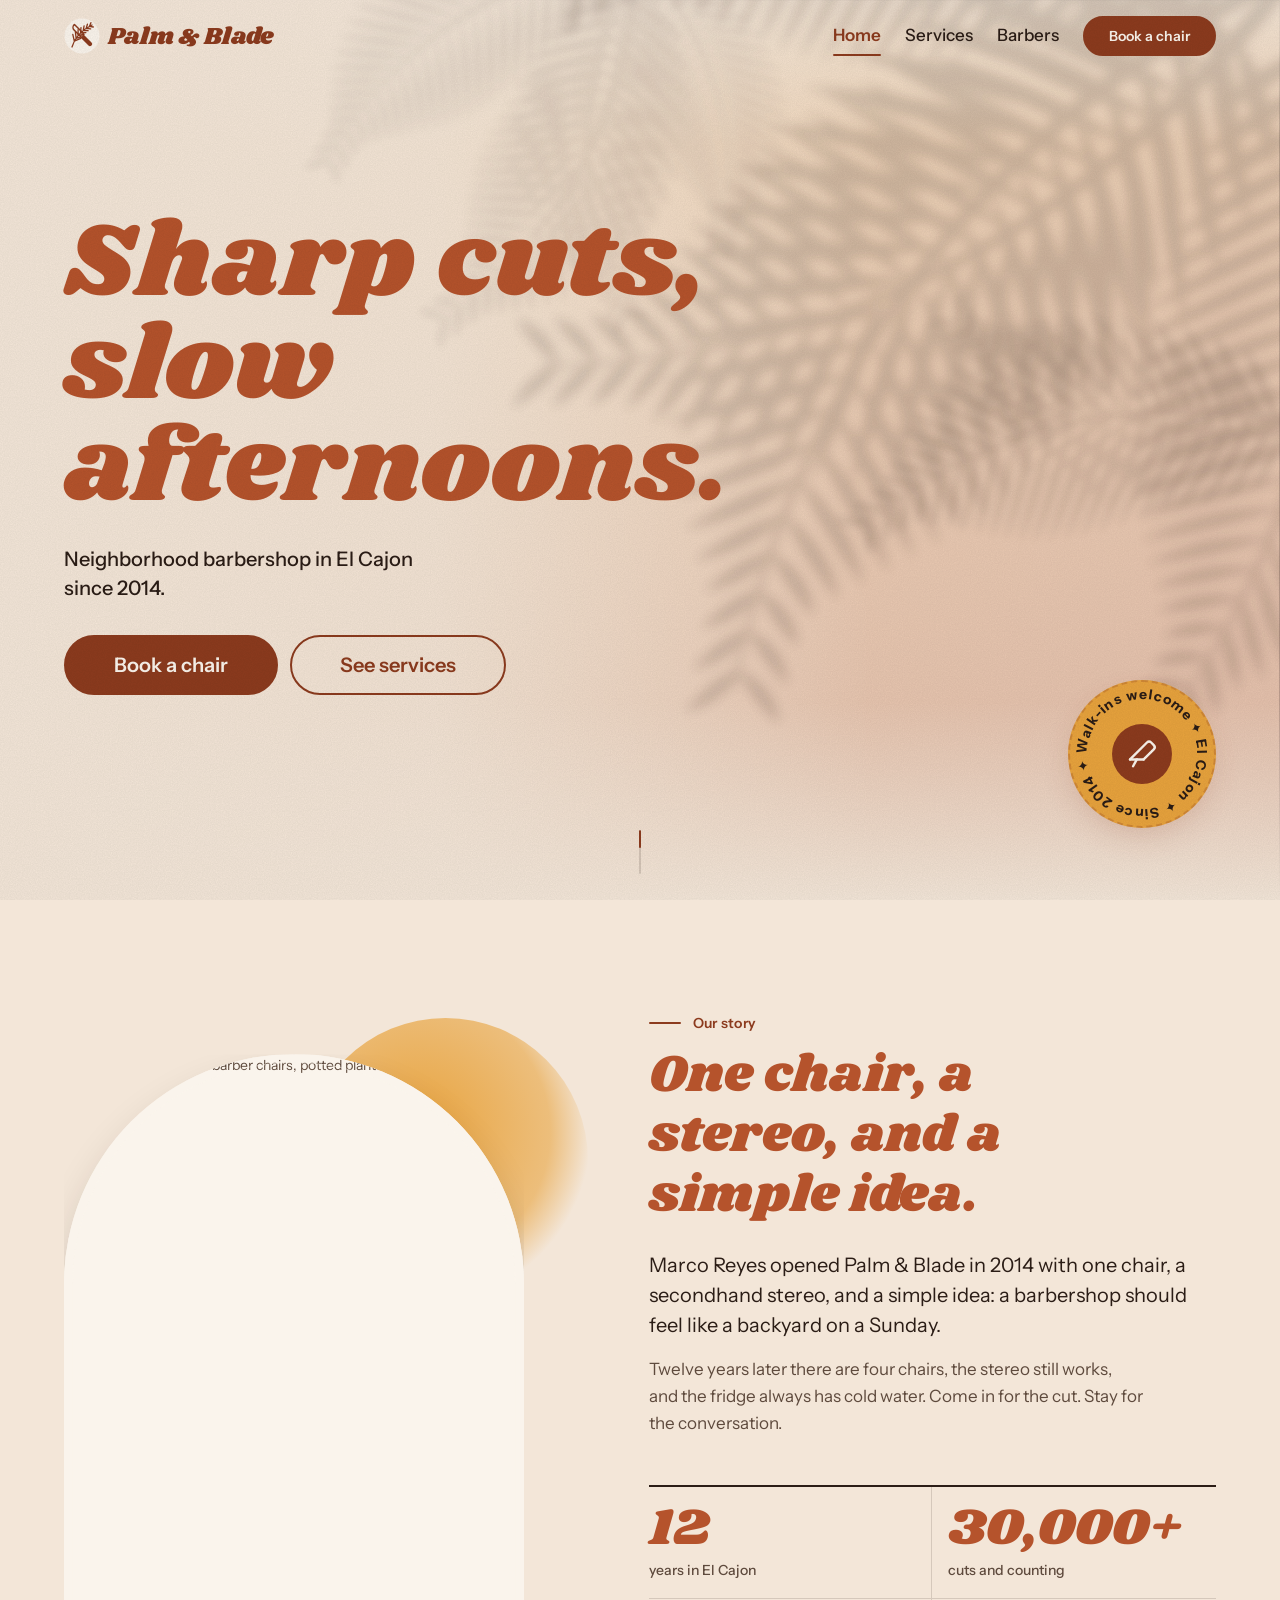
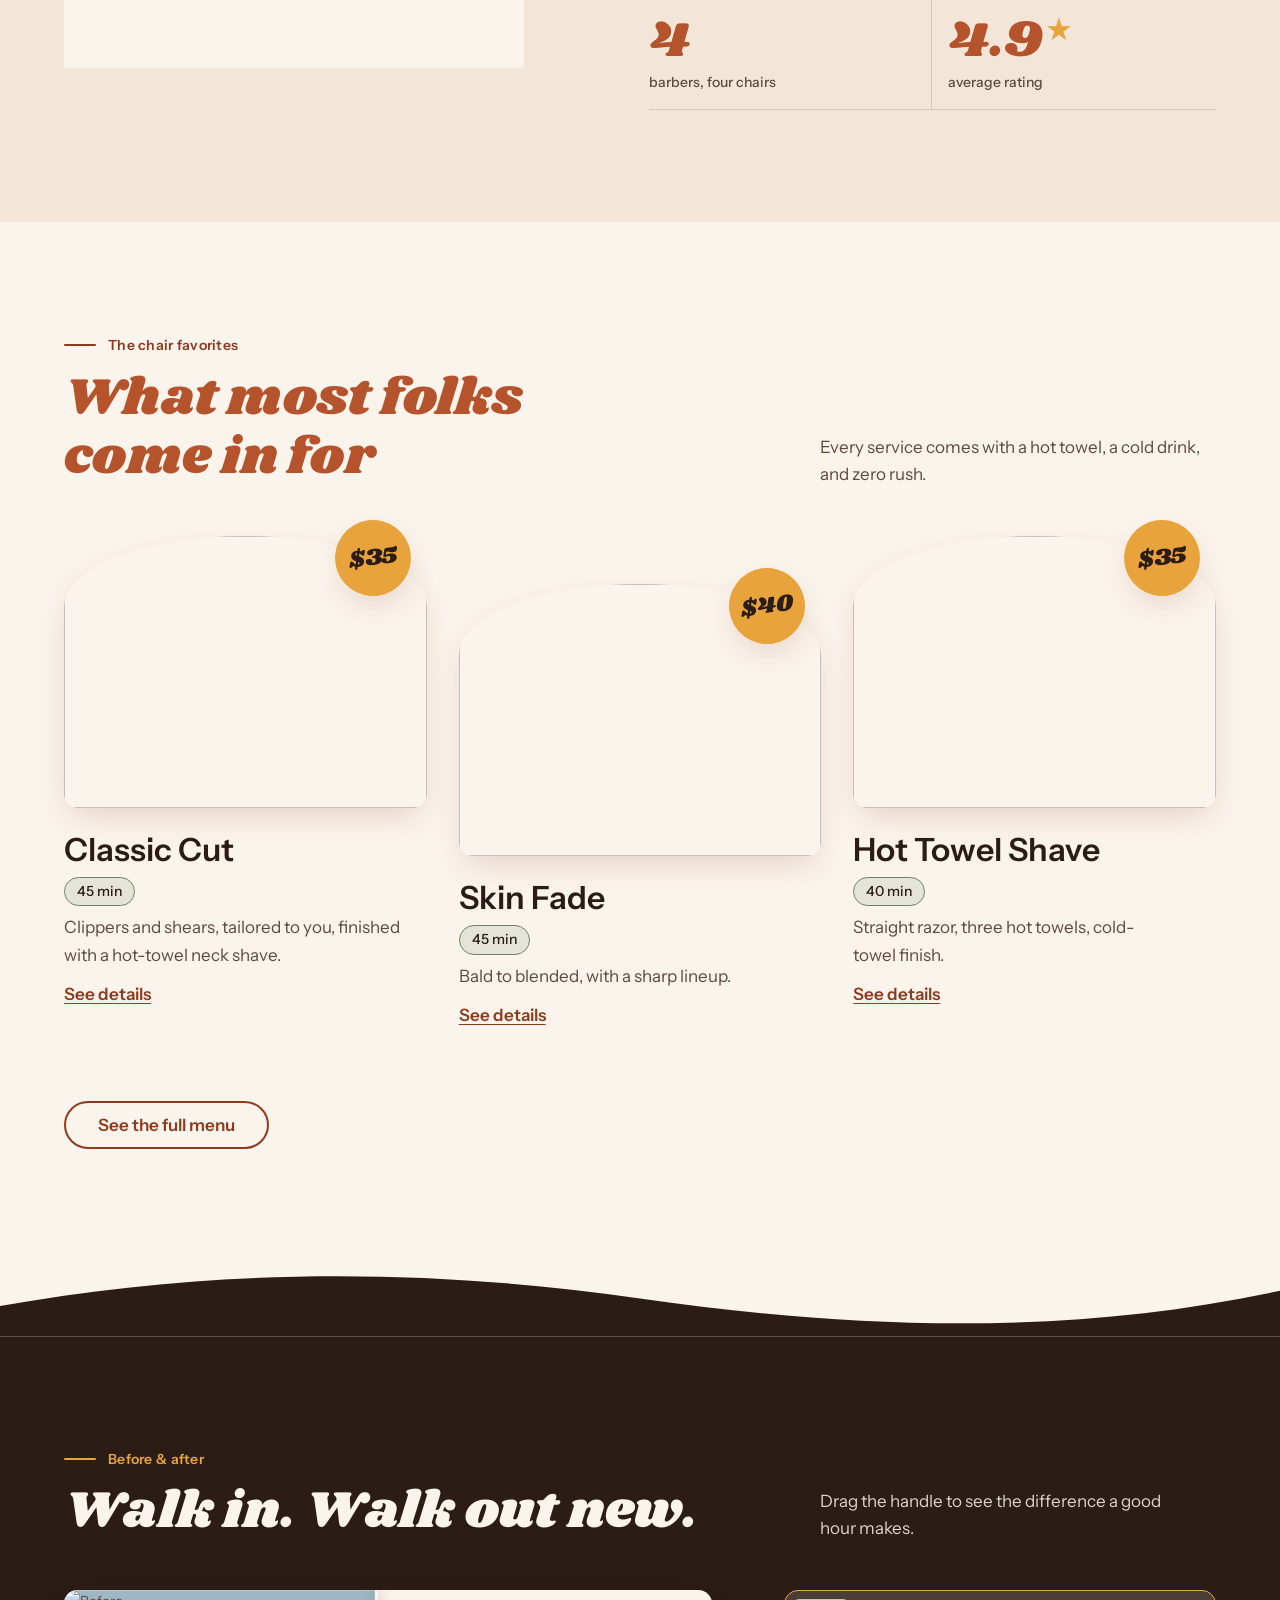
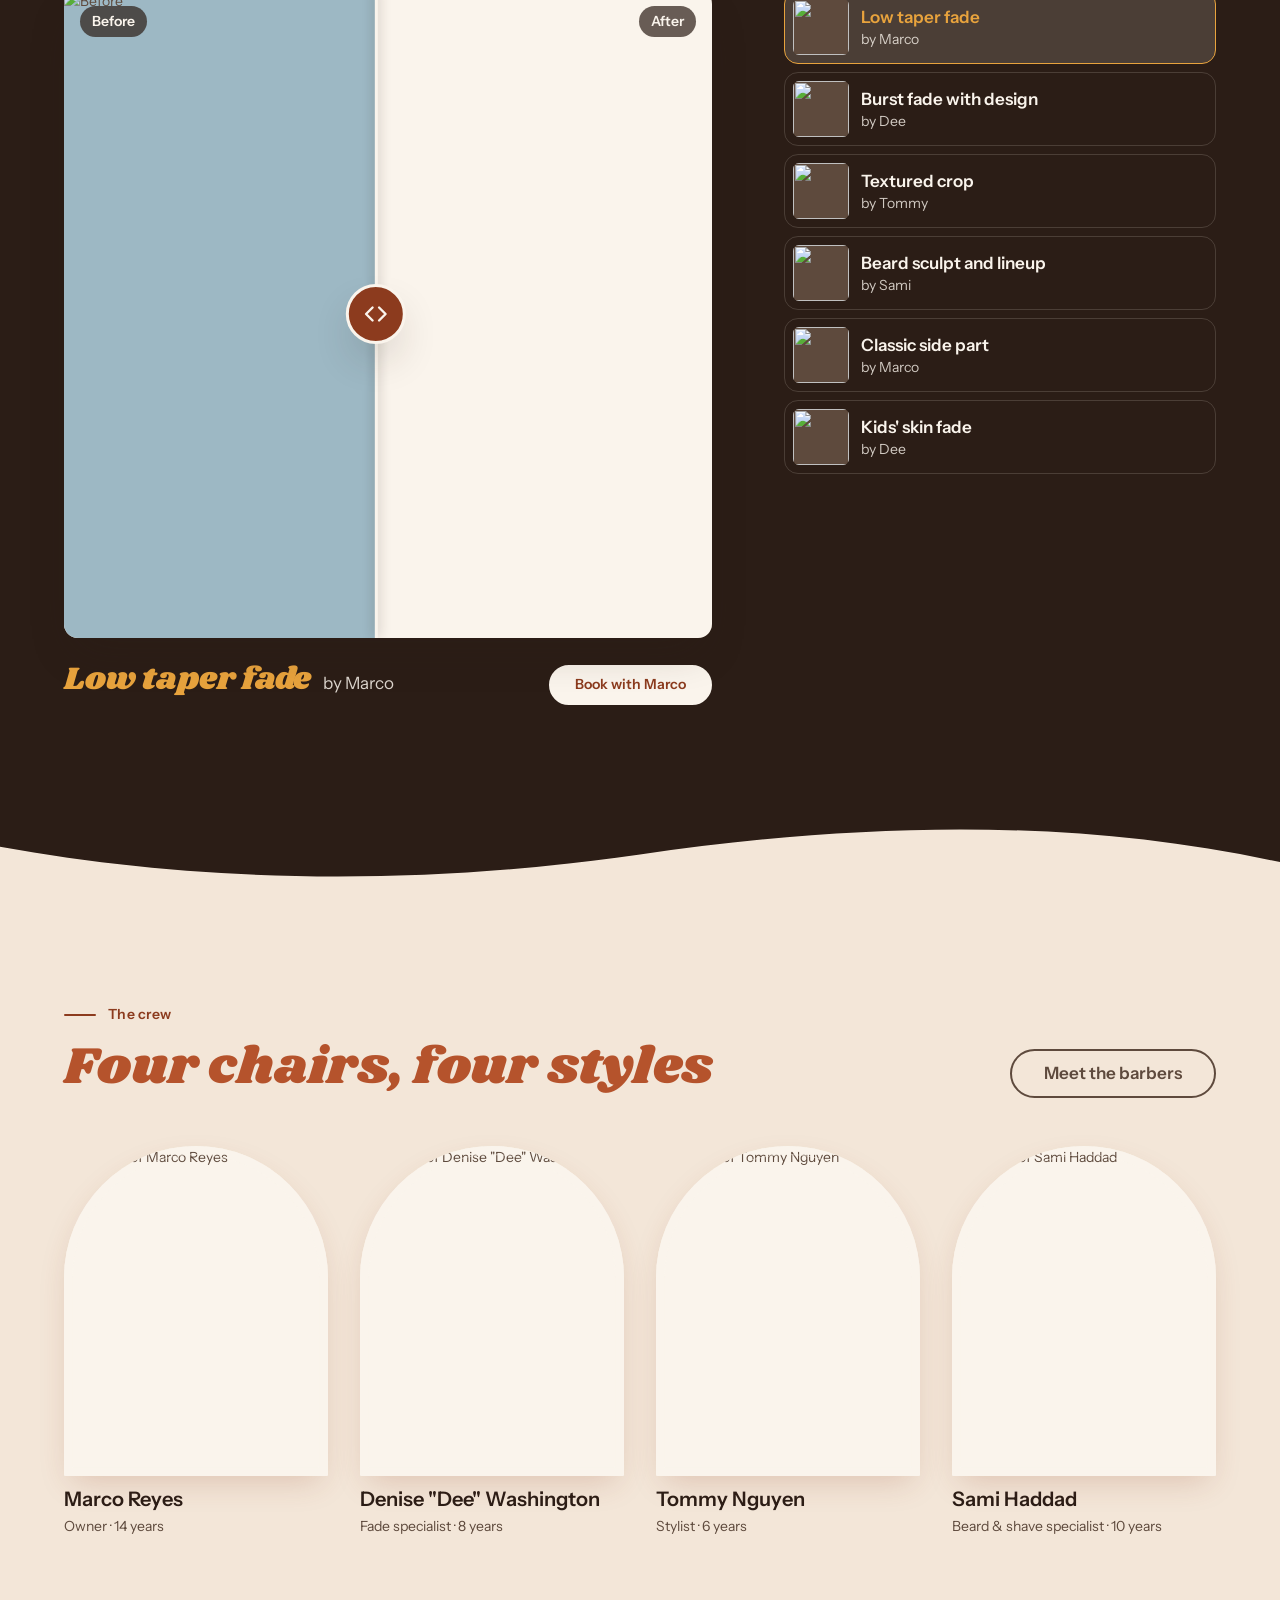
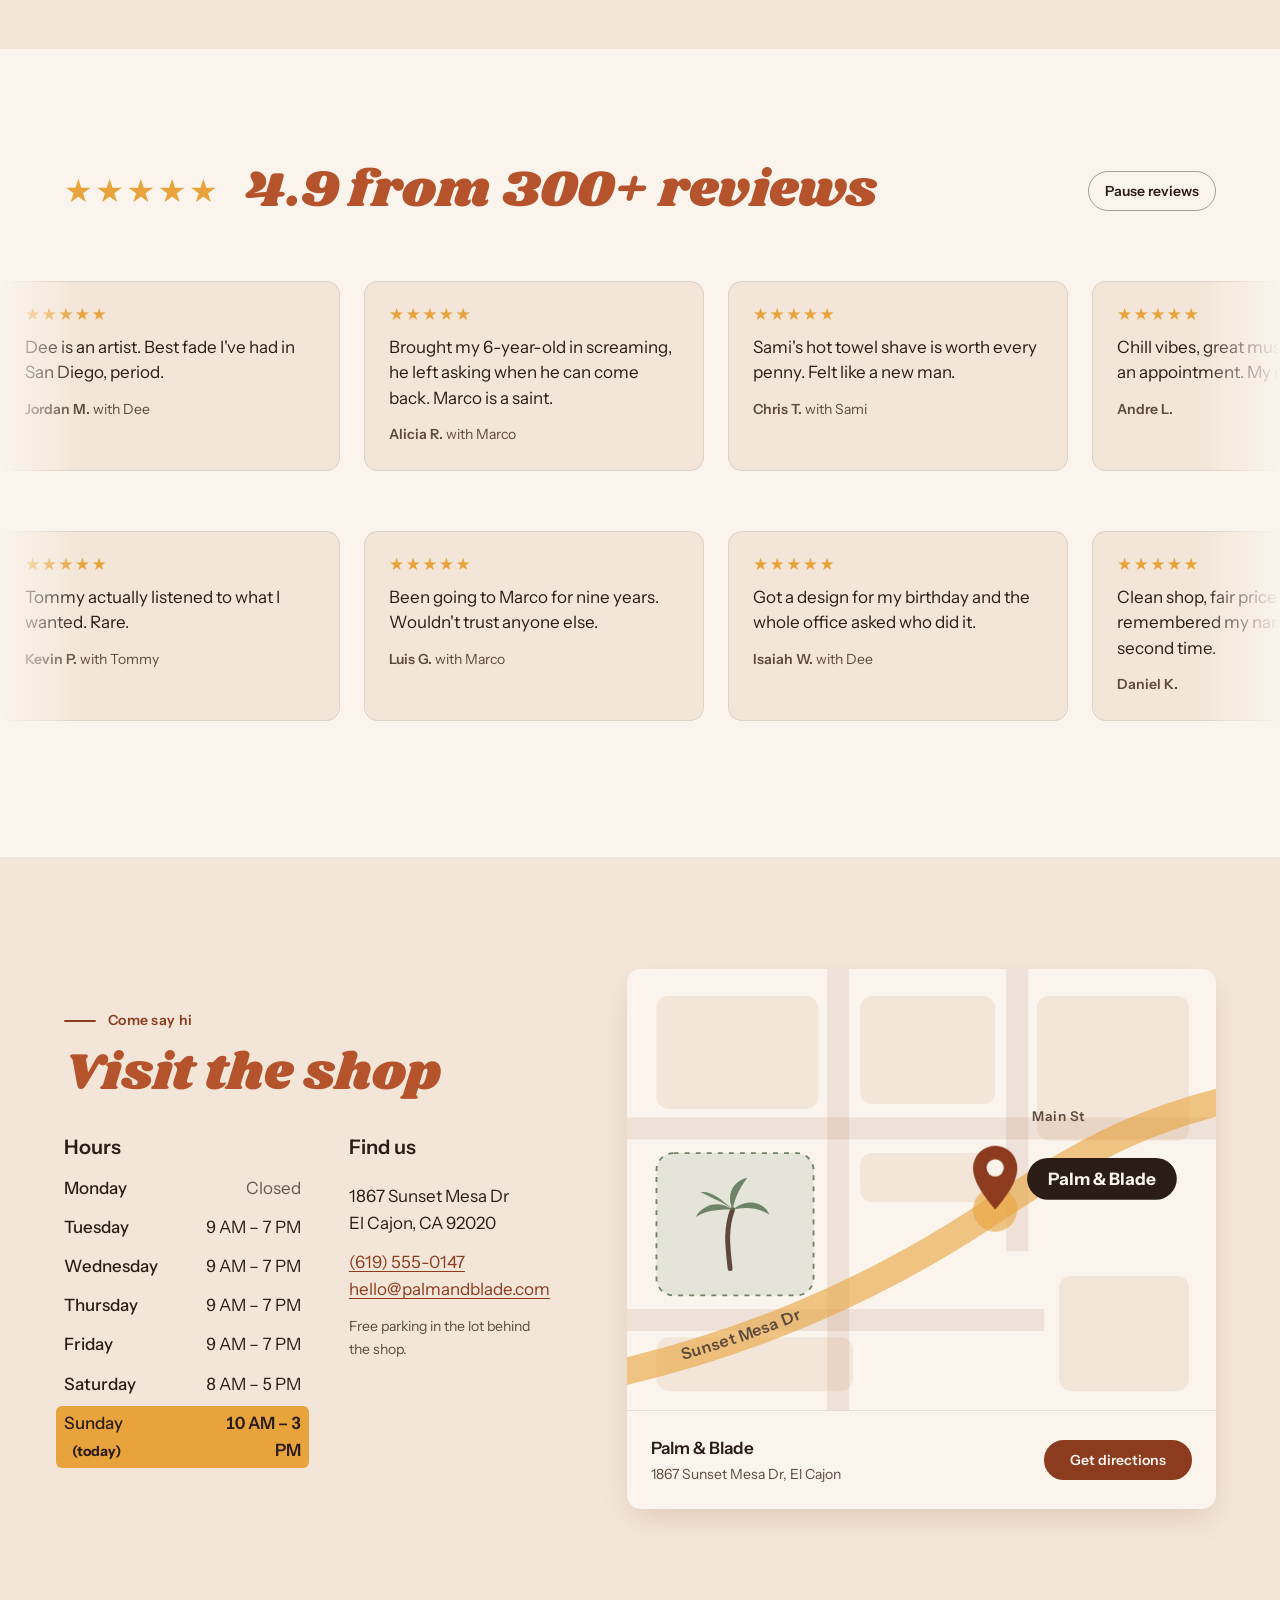
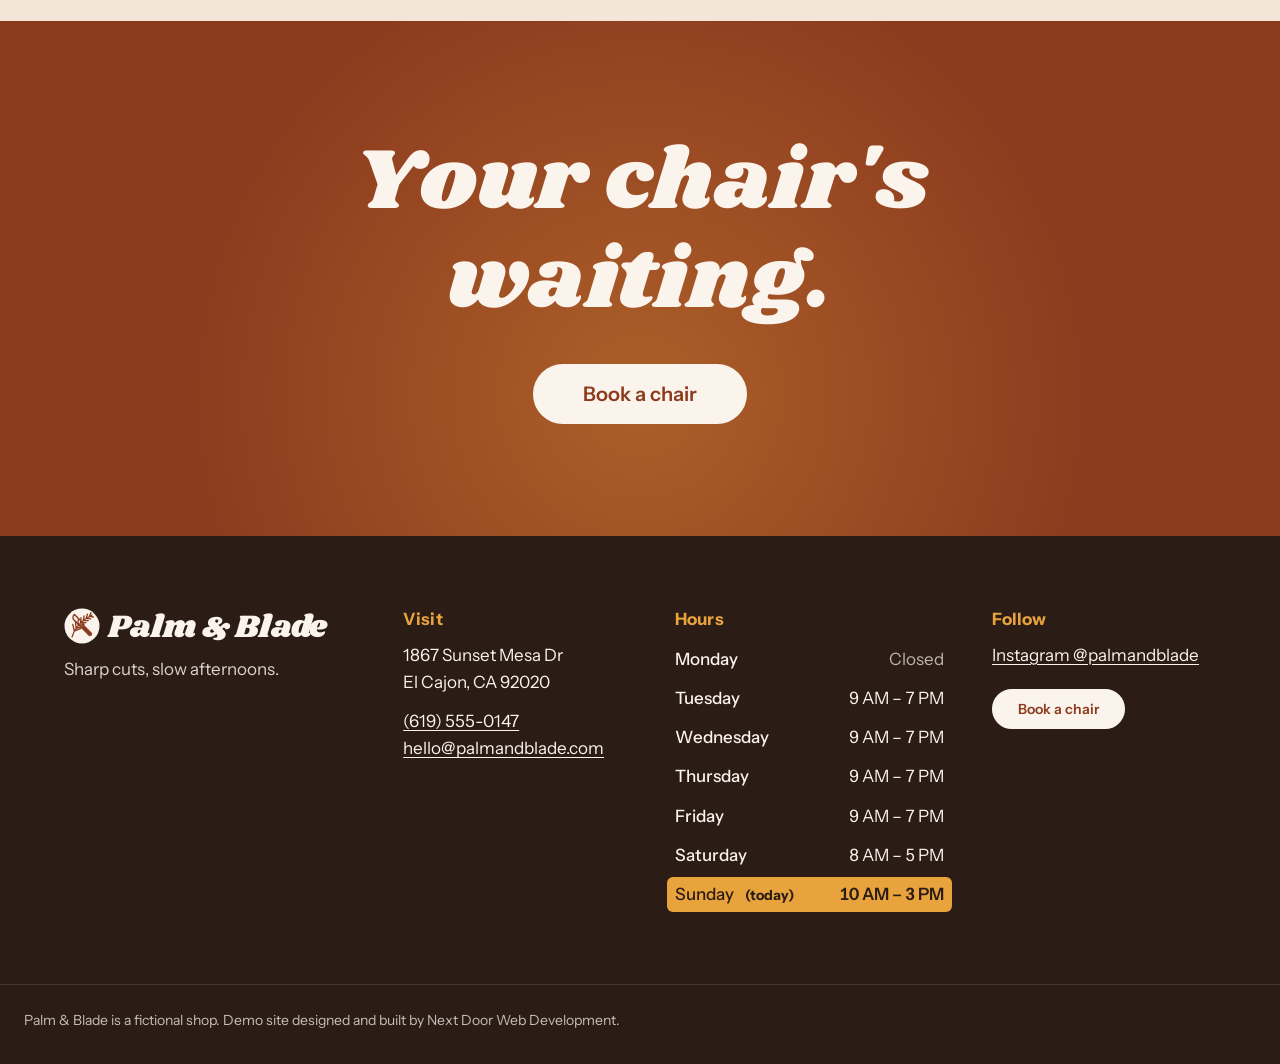
==== commit cd2a7f0c: "[claude] meta: paste titles and descriptions from mistral notes Co-Authored-By: Claude Opus 5.5 <nor" ====
--- a/index.html
+++ b/index.html
@@ -5,7 +5,7 @@
   <meta name="viewport" content="width=device-width, initial-scale=1">
   <meta name="robots" content="noindex, nofollow">
   <title>Home | Palm &amp; Blade Barbershop, El Cajon</title>
-  <meta name="description" content="Palm &amp; Blade is a neighborhood barbershop in El Cajon since 2014. Classic cuts, skin fades, beard work, and hot towel shaves. Book a chair online.">
+  <meta name="description" content="Palm &amp; Blade is a neighborhood barbershop in El Cajon offering sharp cuts, beard grooming, and hot towel shaves. Book your chair today.">
   <meta name="theme-color" content="#F3E6D8">
   <link rel="icon" href="assets/favicon.svg" type="image/svg+xml">
   <!-- fonts (Section 4.3) -->
--- a/css/tokens.css
+++ b/css/tokens.css
@@ -28,8 +28,8 @@
   /* Golden-hour gradient (Section 7.1) */
   --gradient-golden: linear-gradient(160deg, var(--color-marigold-a35) 0%, var(--color-adobe-a50) 100%);
 
-  /* Palm frond silhouette, used as a CSS mask (fill comes from background-color) */
-  --palm-frond: url("data:image/svg+xml,%3Csvg xmlns='http://www.w3.org/2000/svg' viewBox='0 0 200 200'%3E%3Cpath d='M14.3 193.1L20.2 181.2L26.3 169.7L32.9 158.7L39.7 148.1L46.9 138L54.4 128.3L62.3 119.1L70.5 110.3L79.1 102L88 94.2L97.2 86.7L106.8 79.8L116.7 73.3L127 67.2L137.7 61.6L148.7 56.5L160 51.8L171.7 47.5L183.7 43.7L196.1 40.4L195.9 39.6L183.4 42.7L171.3 46.3L159.5 50.4L148 54.9L136.8 59.9L126 65.3L115.5 71.3L105.4 77.7L95.5 84.5L86 91.8L76.9 99.6L68.1 107.9L59.6 116.6L51.4 125.8L43.6 135.5L36.1 145.7L29 156.3L22.2 167.3L15.8 178.9L9.7 190.9ZM24.3 168.5Q40.4 178.3 61.7 173.8Q41.9 167.6 24.3 168.5ZM24.3 168.5Q21 153 6.4 135.2Q11.5 158.1 24.3 168.5ZM29.8 159.2Q49 169.7 74.3 166.5Q50.7 159.2 29.8 159.2ZM29.8 159.2Q26 140.6 10.6 118.5Q16.4 145.2 29.8 159.2ZM35.6 150.3Q57.4 161.6 86.2 159.6Q59.3 151.3 35.6 150.3ZM35.6 150.3Q31.7 128.9 16 102.7Q22 132.8 35.6 150.3ZM41.6 141.6Q65.7 153.9 97.4 153.2Q67.8 143.8 41.6 141.6ZM41.6 141.6Q38 117.8 22.8 87.9Q28.3 121.2 41.6 141.6ZM47.9 133.3Q73.6 146.4 107.6 147.1Q75.9 136.6 47.9 133.3ZM47.9 133.3Q45.1 107.4 30.8 74.5Q35.3 110.2 47.9 133.3ZM54.4 125.3Q81.3 139.3 116.9 141.3Q83.8 129.7 54.4 125.3ZM54.4 125.3Q52.7 97.9 39.8 62.5Q43 100.2 54.4 125.3ZM61.2 117.6Q88.7 132.5 125.2 135.7Q91.3 123 61.2 117.6ZM61.2 117.6Q60.8 89.3 49.6 52Q51.2 91 61.2 117.6ZM68.1 110.3Q95.7 125.8 132.6 130.1Q98.6 116.6 68.1 110.3ZM68.1 110.3Q69.4 81.5 60.2 43.3Q59.8 82.7 68.1 110.3ZM75.4 103.2Q102.5 119.3 139 124.6Q105.5 110.4 75.4 103.2ZM75.4 103.2Q78.2 74.8 71.3 36.2Q68.8 75.4 75.4 103.2ZM82.8 96.5Q109 113 144.6 119Q112.2 104.3 82.8 96.5ZM82.8 96.5Q87.4 68.9 82.6 30.8Q78.1 69 82.8 96.5ZM90.5 90.1Q115.4 106.8 149.4 113.2Q118.7 98.3 90.5 90.1ZM90.5 90.1Q96.6 63.9 93.9 26.9Q87.5 63.5 90.5 90.1ZM98.5 84.1Q121.5 100.7 153.6 107.3Q125 92.4 98.5 84.1ZM98.5 84.1Q105.9 59.8 105.1 24.6Q97 58.8 98.5 84.1ZM106.6 78.3Q127.6 94.6 157.3 101.2Q131.3 86.6 106.6 78.3ZM106.6 78.3Q115.2 56.4 115.9 23.5Q106.5 54.9 106.6 78.3ZM115.1 72.9Q133.7 88.7 160.7 94.9Q137.4 80.9 115.1 72.9ZM115.1 72.9Q124.3 53.7 126.3 23.6Q115.9 51.8 115.1 72.9ZM123.7 67.8Q139.8 82.8 163.8 88.3Q143.7 75.3 123.7 67.8ZM123.7 67.8Q133.4 51.5 136.2 24.6Q125.3 49.2 123.7 67.8ZM132.6 63.1Q146.1 77.1 167 81.7Q150 69.8 132.6 63.1ZM132.6 63.1Q142.3 49.9 145.6 26.2Q134.5 47.1 132.6 63.1ZM141.7 58.6Q152.6 71.5 170.2 74.9Q156.6 64.4 141.7 58.6ZM141.7 58.6Q151.2 48.5 154.3 28.3Q143.7 45.4 141.7 58.6ZM151.1 54.5Q159.3 66.1 173.8 68.2Q163.4 59.3 151.1 54.5ZM151.1 54.5Q159.9 47.5 162.6 30.6Q152.7 44 151.1 54.5ZM160.7 50.7Q166.3 60.9 177.8 61.5Q170.5 54.3 160.7 50.7ZM160.7 50.7Q168.5 46.6 170.5 33Q161.7 42.8 160.7 50.7ZM170.6 47.2Q175.2 56.9 185.6 57.2Q179.4 50.5 170.6 47.2ZM170.6 47.2Q178.1 44.3 180.1 31.9Q171.6 40.3 170.6 47.2ZM180.7 44.1Q185.2 53.7 195.5 54.3Q189.4 47.6 180.7 44.1ZM180.7 44.1Q188.3 41.5 190.9 29.3Q182.2 37.3 180.7 44.1ZM191 41.2Q195.4 50.9 205.6 51.8Q199.7 45 191 41.2ZM191 41.2Q198.8 39.1 202 27Q193.1 34.6 191 41.2Z'/%3E%3C/svg%3E");
+  /* Soft palm frond silhouette (blur baked in), used as a CSS mask; fill comes from background-color */
+  --palm-frond: url("data:image/svg+xml,%3Csvg xmlns='http://www.w3.org/2000/svg' viewBox='-12 -12 234 234'%3E%3Cfilter id='b'%3E%3CfeGaussianBlur stdDeviation='2.2'/%3E%3C/filter%3E%3Cpath filter='url(%23b)' d='M14.3 193.1L20.2 181.2L26.3 169.7L32.9 158.7L39.7 148.1L46.9 138L54.4 128.3L62.3 119.1L70.5 110.3L79.1 102L88 94.2L97.2 86.7L106.8 79.8L116.7 73.3L127 67.2L137.7 61.6L148.7 56.5L160 51.8L171.7 47.5L183.7 43.7L196.1 40.4L195.9 39.6L183.4 42.7L171.3 46.3L159.5 50.4L148 54.9L136.8 59.9L126 65.3L115.5 71.3L105.4 77.7L95.5 84.5L86 91.8L76.9 99.6L68.1 107.9L59.6 116.6L51.4 125.8L43.6 135.5L36.1 145.7L29 156.3L22.2 167.3L15.8 178.9L9.7 190.9ZM24.3 168.5Q40.4 178.3 61.7 173.8Q41.9 167.6 24.3 168.5ZM24.3 168.5Q21 153 6.4 135.2Q11.5 158.1 24.3 168.5ZM29.8 159.2Q49 169.7 74.3 166.5Q50.7 159.2 29.8 159.2ZM29.8 159.2Q26 140.6 10.6 118.5Q16.4 145.2 29.8 159.2ZM35.6 150.3Q57.4 161.6 86.2 159.6Q59.3 151.3 35.6 150.3ZM35.6 150.3Q31.7 128.9 16 102.7Q22 132.8 35.6 150.3ZM41.6 141.6Q65.7 153.9 97.4 153.2Q67.8 143.8 41.6 141.6ZM41.6 141.6Q38 117.8 22.8 87.9Q28.3 121.2 41.6 141.6ZM47.9 133.3Q73.6 146.4 107.6 147.1Q75.9 136.6 47.9 133.3ZM47.9 133.3Q45.1 107.4 30.8 74.5Q35.3 110.2 47.9 133.3ZM54.4 125.3Q81.3 139.3 116.9 141.3Q83.8 129.7 54.4 125.3ZM54.4 125.3Q52.7 97.9 39.8 62.5Q43 100.2 54.4 125.3ZM61.2 117.6Q88.7 132.5 125.2 135.7Q91.3 123 61.2 117.6ZM61.2 117.6Q60.8 89.3 49.6 52Q51.2 91 61.2 117.6ZM68.1 110.3Q95.7 125.8 132.6 130.1Q98.6 116.6 68.1 110.3ZM68.1 110.3Q69.4 81.5 60.2 43.3Q59.8 82.7 68.1 110.3ZM75.4 103.2Q102.5 119.3 139 124.6Q105.5 110.4 75.4 103.2ZM75.4 103.2Q78.2 74.8 71.3 36.2Q68.8 75.4 75.4 103.2ZM82.8 96.5Q109 113 144.6 119Q112.2 104.3 82.8 96.5ZM82.8 96.5Q87.4 68.9 82.6 30.8Q78.1 69 82.8 96.5ZM90.5 90.1Q115.4 106.8 149.4 113.2Q118.7 98.3 90.5 90.1ZM90.5 90.1Q96.6 63.9 93.9 26.9Q87.5 63.5 90.5 90.1ZM98.5 84.1Q121.5 100.7 153.6 107.3Q125 92.4 98.5 84.1ZM98.5 84.1Q105.9 59.8 105.1 24.6Q97 58.8 98.5 84.1ZM106.6 78.3Q127.6 94.6 157.3 101.2Q131.3 86.6 106.6 78.3ZM106.6 78.3Q115.2 56.4 115.9 23.5Q106.5 54.9 106.6 78.3ZM115.1 72.9Q133.7 88.7 160.7 94.9Q137.4 80.9 115.1 72.9ZM115.1 72.9Q124.3 53.7 126.3 23.6Q115.9 51.8 115.1 72.9ZM123.7 67.8Q139.8 82.8 163.8 88.3Q143.7 75.3 123.7 67.8ZM123.7 67.8Q133.4 51.5 136.2 24.6Q125.3 49.2 123.7 67.8ZM132.6 63.1Q146.1 77.1 167 81.7Q150 69.8 132.6 63.1ZM132.6 63.1Q142.3 49.9 145.6 26.2Q134.5 47.1 132.6 63.1ZM141.7 58.6Q152.6 71.5 170.2 74.9Q156.6 64.4 141.7 58.6ZM141.7 58.6Q151.2 48.5 154.3 28.3Q143.7 45.4 141.7 58.6ZM151.1 54.5Q159.3 66.1 173.8 68.2Q163.4 59.3 151.1 54.5ZM151.1 54.5Q159.9 47.5 162.6 30.6Q152.7 44 151.1 54.5ZM160.7 50.7Q166.3 60.9 177.8 61.5Q170.5 54.3 160.7 50.7ZM160.7 50.7Q168.5 46.6 170.5 33Q161.7 42.8 160.7 50.7ZM170.6 47.2Q175.2 56.9 185.6 57.2Q179.4 50.5 170.6 47.2ZM170.6 47.2Q178.1 44.3 180.1 31.9Q171.6 40.3 170.6 47.2ZM180.7 44.1Q185.2 53.7 195.5 54.3Q189.4 47.6 180.7 44.1ZM180.7 44.1Q188.3 41.5 190.9 29.3Q182.2 37.3 180.7 44.1ZM191 41.2Q195.4 50.9 205.6 51.8Q199.7 45 191 41.2ZM191 41.2Q198.8 39.1 202 27Q193.1 34.6 191 41.2Z'/%3E%3C/svg%3E");
 
   /* Fonts (4.3) */
   --font-display: 'Shrikhand', 'Georgia', serif;
--- a/css/components.css
+++ b/css/components.css
@@ -355,7 +355,8 @@
 
    Background (above):  --from-stucco (default) / --from-light / --from-dark / --from-adobe
    Fill (below):        --to-stucco / --to-light (default) / --to-dark / --to-adobe
-   .divider-wave--flip  flips vertically (wave hangs down from the section above).
+   .divider-wave--flip  flips vertically (wave hangs down from the section above);
+                        keep --from/--to meaning above/below, colours swap automatically.
    ========================================================================== */
 .divider-wave {
   --wave-from: var(--color-stucco);
@@ -389,6 +390,11 @@
 .divider-wave--to-light    { --wave-to: var(--color-stucco-light); }
 .divider-wave--to-dark     { --wave-to: var(--color-mesquite); }
 .divider-wave--to-adobe    { --wave-to: var(--color-rust); }
+
+.divider-wave--flip {
+  background-color: var(--wave-to);
+  color: var(--wave-from);
+}
 
 /* ==========================================================================
    Sticker badge
@@ -497,26 +503,26 @@
   background-color: var(--color-mesquite);
   -webkit-mask: var(--palm-frond) center / contain no-repeat;
   mask: var(--palm-frond) center / contain no-repeat;
-  opacity: 0.13;
-  filter: blur(5px);
-  transform-origin: 90% 10%;
-}
-
+  opacity: 0.11;
+  transform-origin: 50% 50%;
+}
+
+/* Rotated ~180° so the frond hangs from the top-right corner */
 .page-hero::before {
-  top: -18%;
-  right: -10%;
-  width: min(70vw, 520px);
+  top: -22%;
+  right: -12%;
+  width: min(85vw, 560px);
   aspect-ratio: 1;
-  transform: rotate(-150deg);
+  transform: rotate(-172deg);
 }
 
 .page-hero::after {
-  top: -30%;
-  right: 12%;
-  width: min(45vw, 340px);
+  top: -38%;
+  right: 22%;
+  width: min(55vw, 380px);
   aspect-ratio: 1;
-  opacity: 0.09;
-  transform: rotate(-115deg) scaleX(-1);
+  opacity: 0.08;
+  transform: rotate(160deg) scaleX(-1);
 }
 
 @media (prefers-reduced-motion: no-preference) {
@@ -530,13 +536,13 @@
 }
 
 @keyframes page-hero-sway-a {
-  from { transform: rotate(-153deg); }
-  to   { transform: rotate(-145deg); }
+  from { transform: rotate(-175deg); }
+  to   { transform: rotate(-167deg); }
 }
 
 @keyframes page-hero-sway-b {
-  from { transform: rotate(-112deg) scaleX(-1); }
-  to   { transform: rotate(-120deg) scaleX(-1); }
+  from { transform: rotate(163deg) scaleX(-1); }
+  to   { transform: rotate(155deg) scaleX(-1); }
 }
 
 .page-hero h1 {
@@ -817,7 +823,7 @@
   transition: transform var(--dur-med) var(--ease-spring);
 }
 
-.nav-toggle[aria-expanded="true"] .nav-toggle__bar:first-of-type {
+.nav-toggle[aria-expanded="true"] .nav-toggle__bar:nth-of-type(2) {
   transform: translateY(4.5px) rotate(45deg);
 }
 
@@ -1087,6 +1093,11 @@
   font-weight: 600;
 }
 
+/* Full contrast on the highlight, even when today is a closed day */
+.hours-list__item.is-today .hours-list__time {
+  opacity: 1;
+}
+
 .hours-list__badge {
   margin-left: var(--space-2);
   font-size: var(--text-sm);
